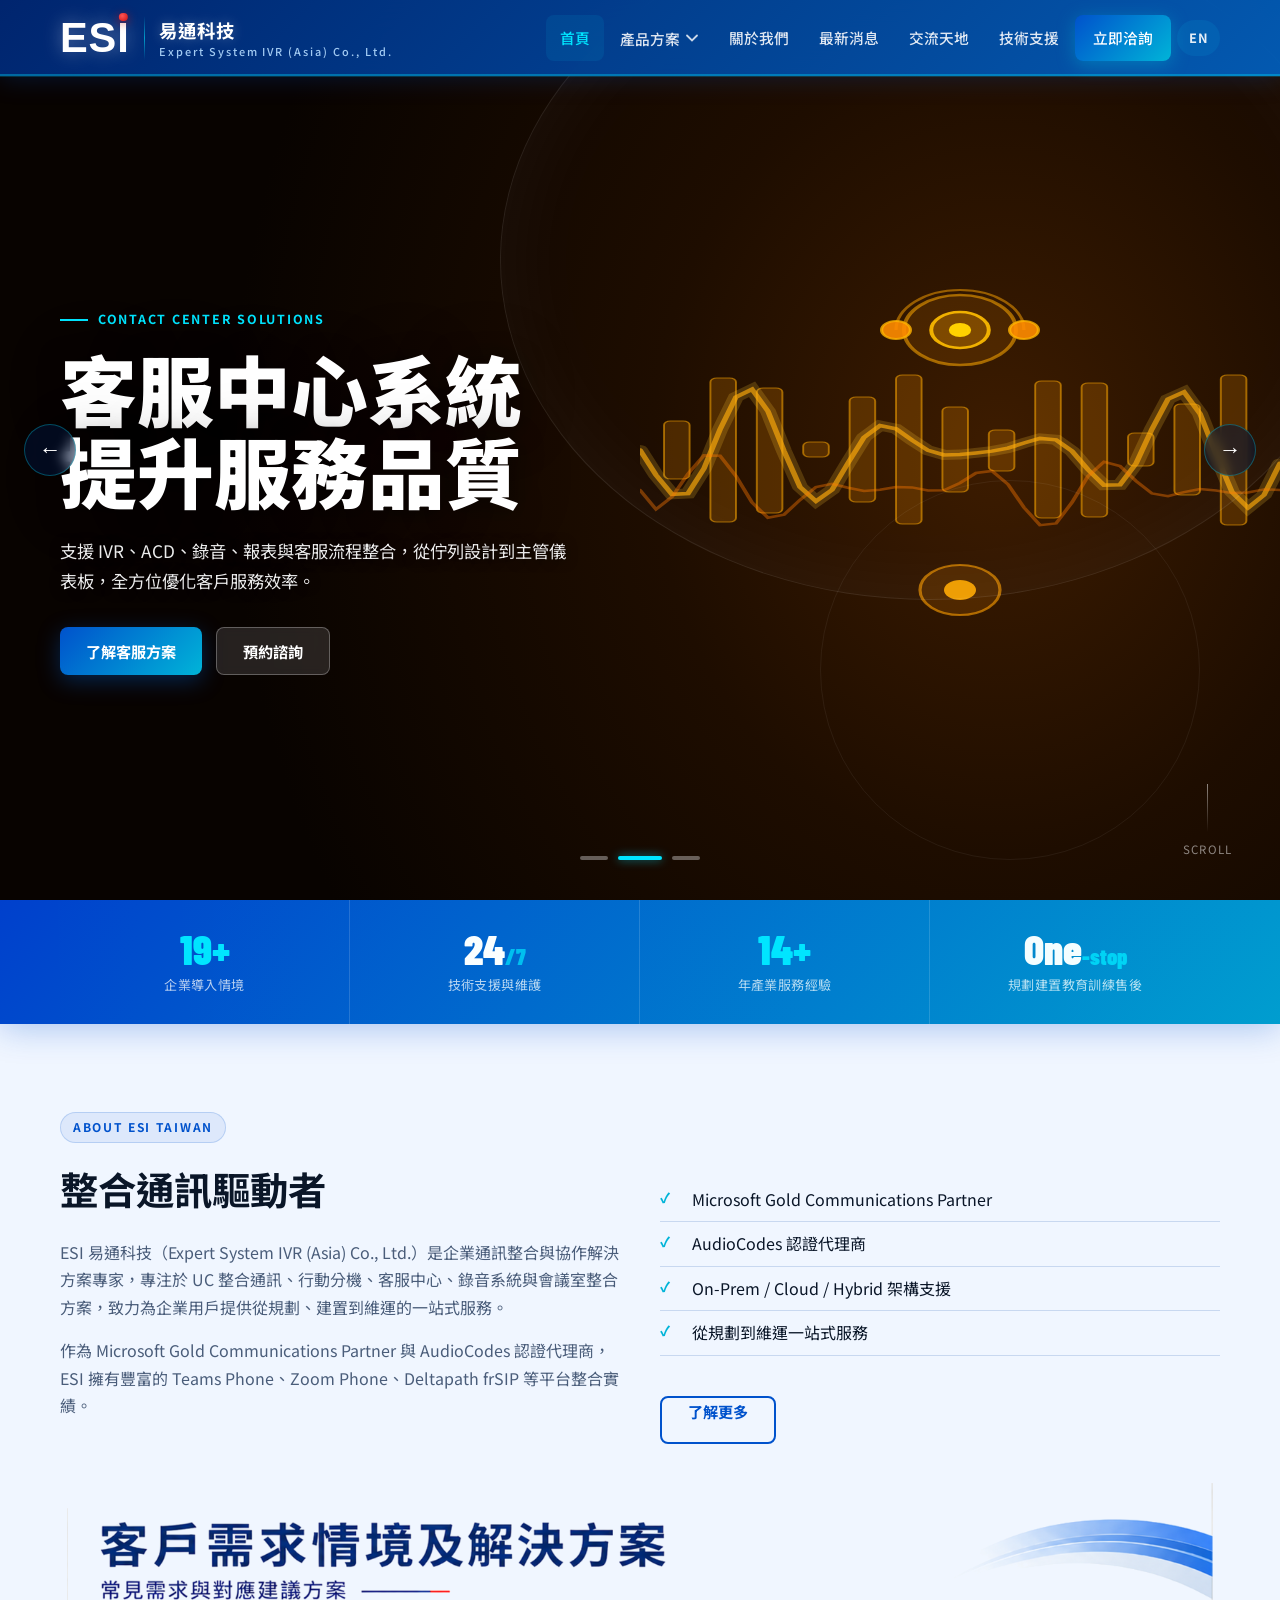
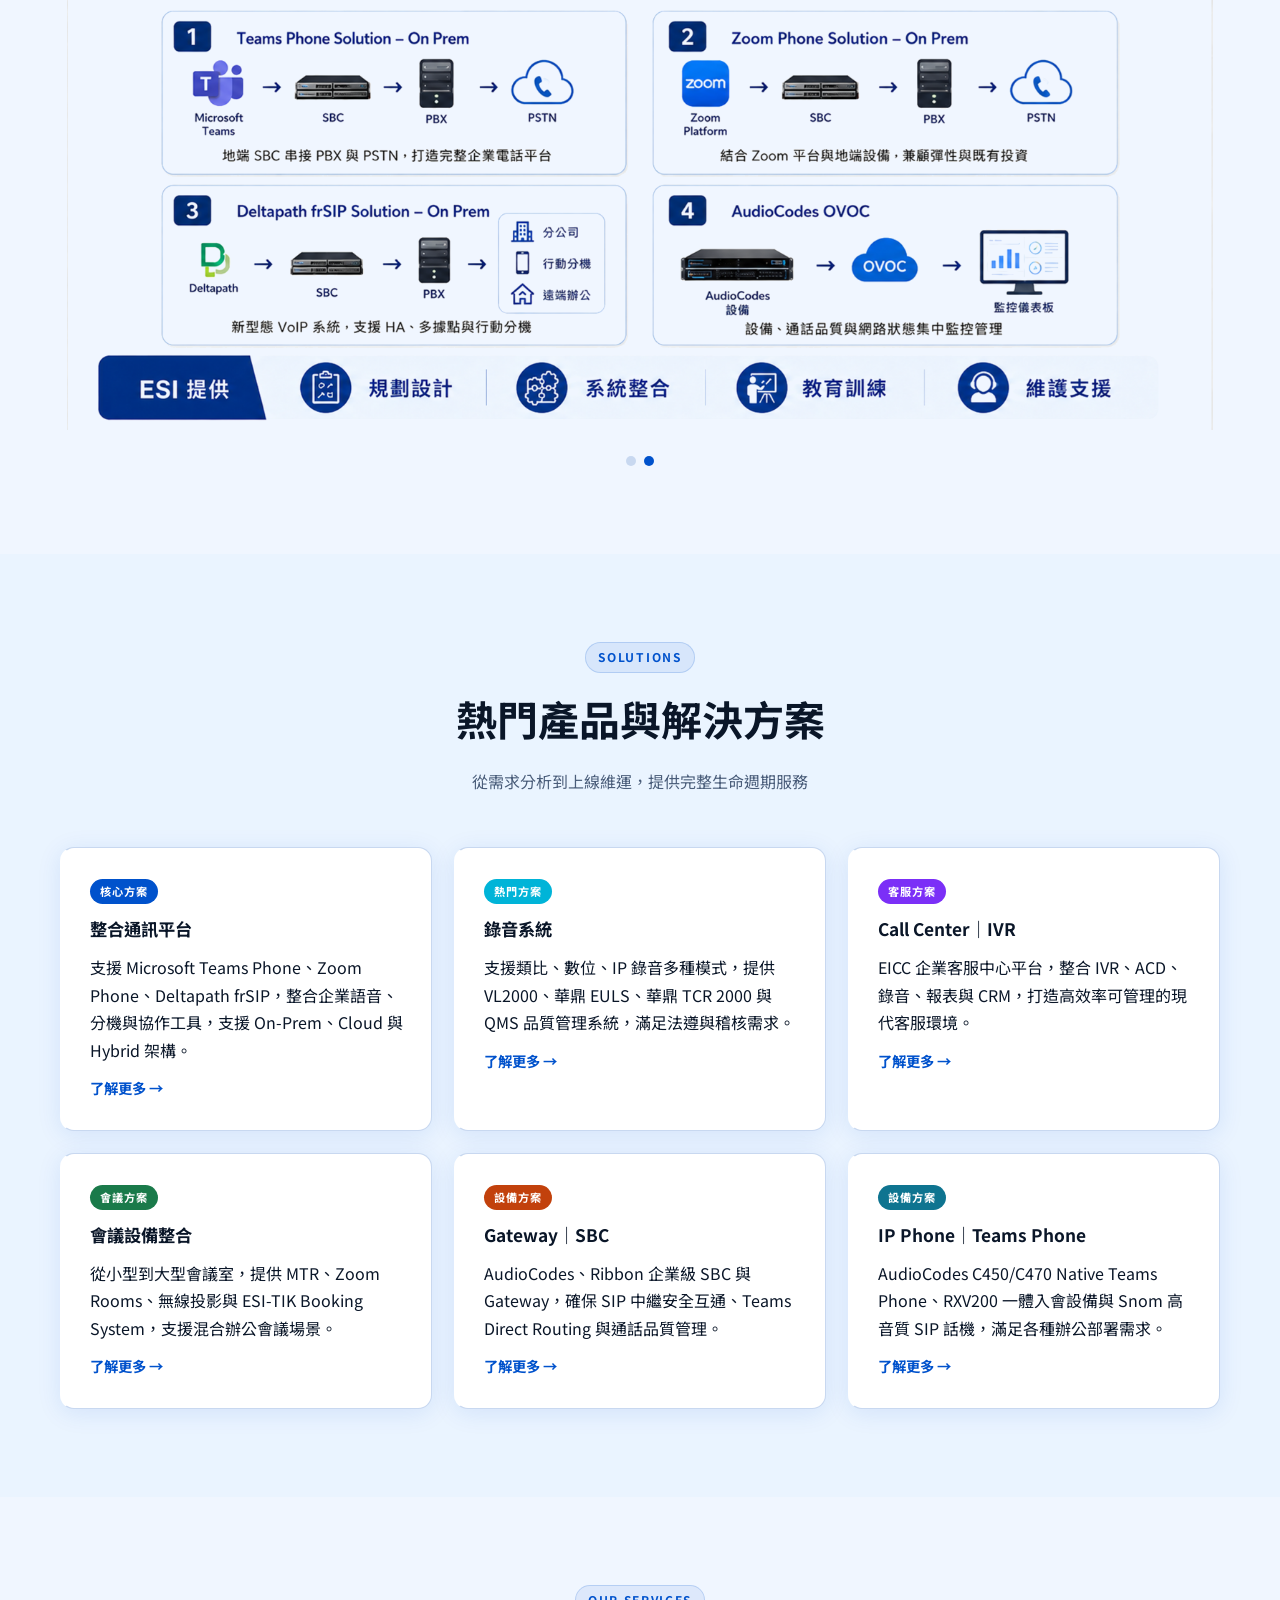
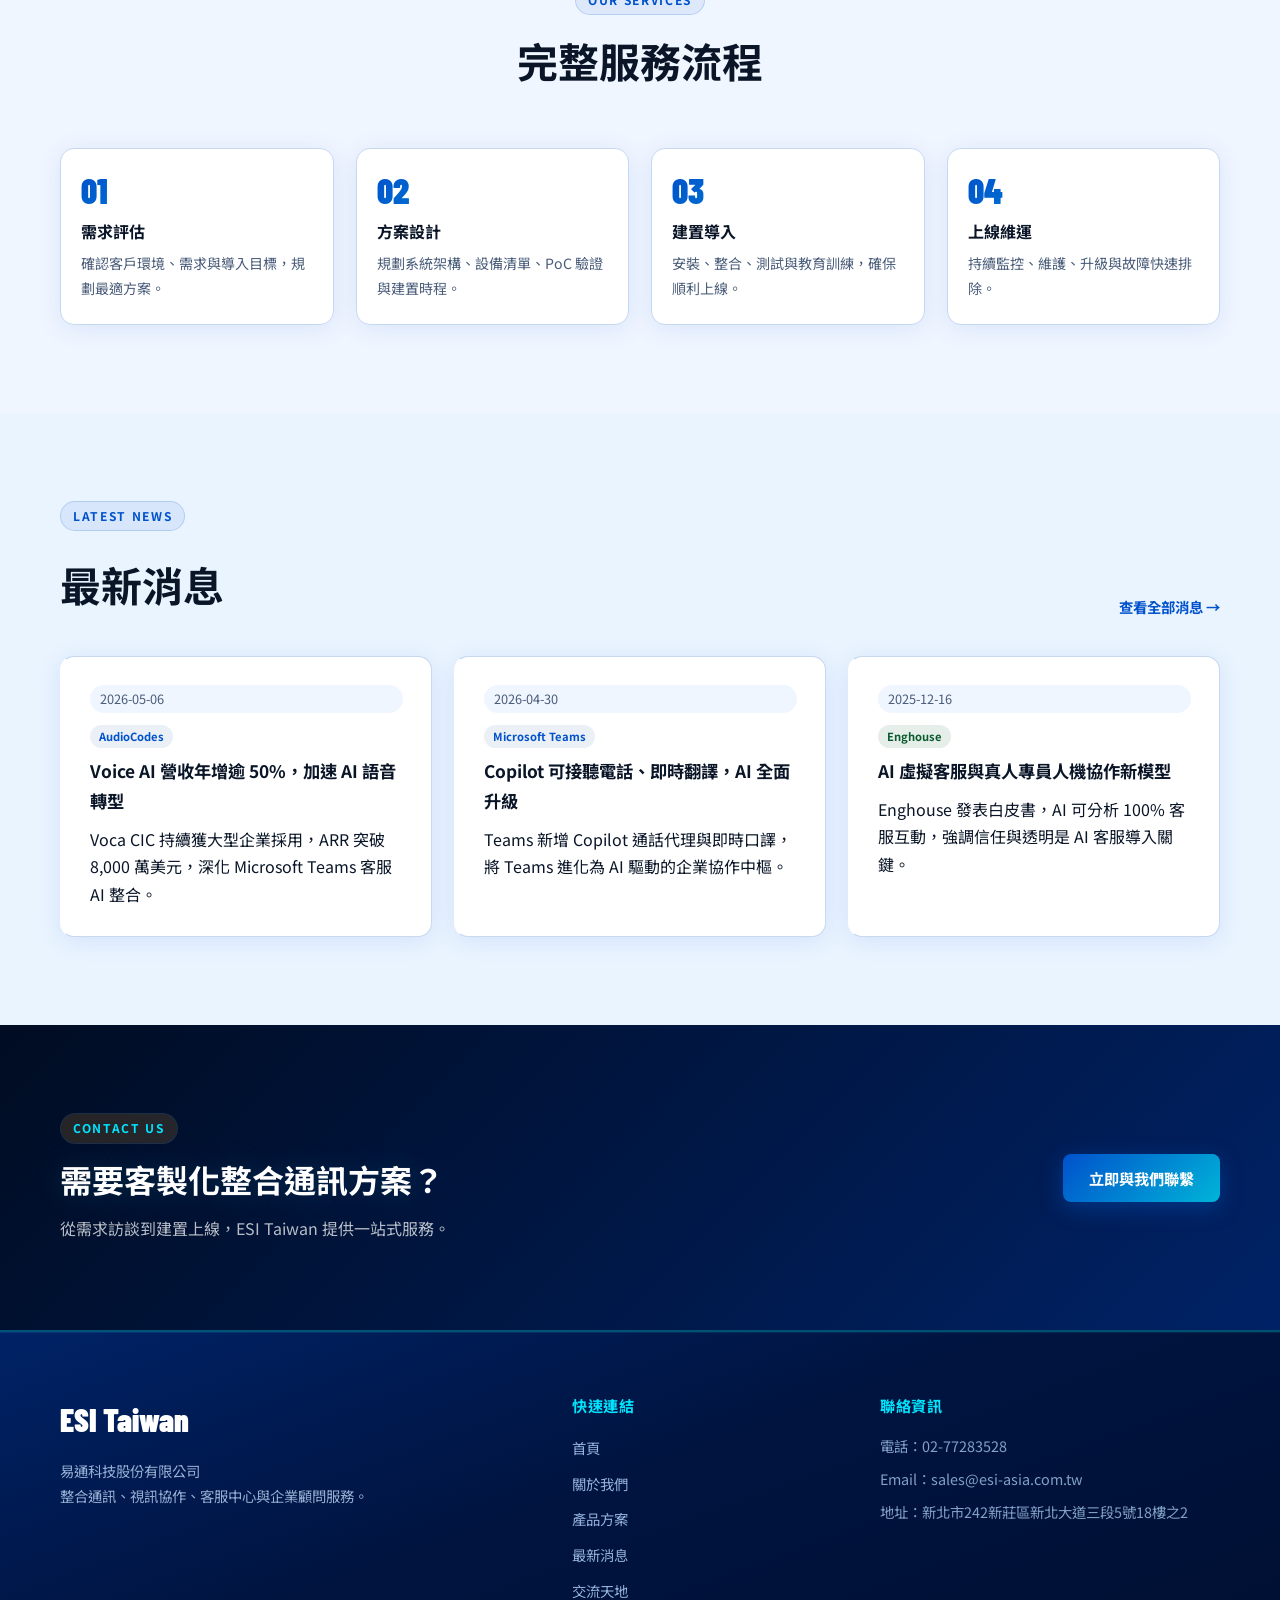
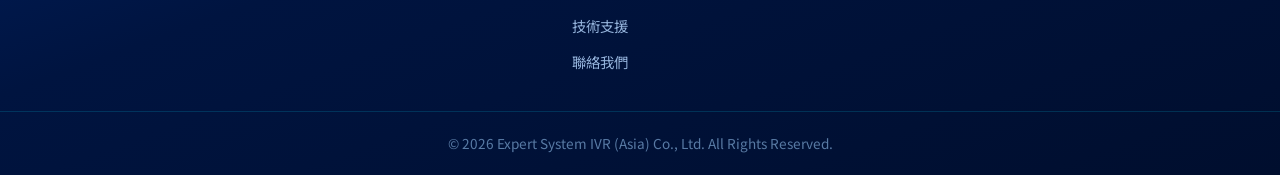
==== index.html @ d14e8086 "Initial commit" ====
<!DOCTYPE html>
<html lang="zh-Hant">
<head>
  <meta charset="UTF-8" />
  <meta name="viewport" content="width=device-width, initial-scale=1.0" />
  <title data-i18n="index.meta.title">ESI Taiwan｜整合通訊與企業解決方案</title>
  <meta name="description" content="ESI Taiwan 提供整合通訊、視訊會議、客服系統與專業顧問服務。" data-i18n-attr="content:index.meta.desc" />
  <link rel="stylesheet" href="style.css" />
  <style>
    /* ── Brand logo inline ── */
    .brand-logo{display:inline-flex;align-items:center;text-decoration:none;gap:0}
    .brand-esi-mark{display:inline-flex;align-items:flex-start;position:relative;line-height:1}
    .brand-esi-es{font-family:'Arial Black','Arial',sans-serif;font-size:2.6rem;font-weight:900;font-style:normal;color:#fff;letter-spacing:.02em;line-height:1;text-shadow:0 0 18px rgba(255,255,255,.35)}
    .brand-esi-i-wrap{position:relative;display:inline-flex;align-items:flex-start}
    .brand-esi-i{font-family:'Arial Black','Arial',sans-serif;font-size:2.6rem;font-weight:900;font-style:normal;color:#fff;line-height:1;letter-spacing:.02em;text-shadow:0 0 18px rgba(255,255,255,.35)}
    .brand-esi-dot{position:absolute;top:-.28em;left:50%;transform:translateX(-50%);width:.52em;height:.52em;border-radius:50%;background:radial-gradient(circle at 38% 35%,#ff5555,#cc1111);box-shadow:0 2px 10px rgba(200,0,0,.7)}
    .brand-divider{width:1.5px;height:44px;background:linear-gradient(to bottom,transparent,rgba(0,229,255,.6),transparent);margin:0 14px}
    .brand-wordmark{display:flex;flex-direction:column;line-height:1;gap:2px}
    .brand-sub{font-family:'Noto Sans TC',sans-serif;font-size:.68rem;font-weight:500;color:rgba(180,220,255,.9);letter-spacing:.18em;margin-top:3px}
  </style>
</head>
<body>

<!-- ── HEADER ── -->
<header class="site-header" id="siteHeader">
  <div class="container nav-wrap">
    <a class="brand-logo" href="index.html">
      <span class="brand-esi-mark">
        <span class="brand-esi-es">ES</span>
        <span class="brand-esi-i-wrap">
          <span class="brand-esi-i">I</span>
          <span class="brand-esi-dot"></span>
        </span>
      </span>
      <span class="brand-divider"></span>
      <span class="brand-wordmark">
        <span style="font-family:'Noto Sans TC',sans-serif;font-size:1.15rem;font-weight:700;color:#fff;letter-spacing:.06em;line-height:1.2;text-shadow:0 0 12px rgba(255,255,255,.25)">易通科技</span>
        <span class="brand-sub">Expert System IVR (Asia) Co., Ltd.</span>
      </span>
    </a>
    <button class="hamburger" id="hamburger" aria-label="選單" data-i18n-attr="aria-label:common.nav.menuAria">
      <span></span><span></span><span></span>
    </button>
    <ul class="main-nav" id="mainNav">
      <li><a href="index.html" class="active" data-i18n="common.nav.home">首頁</a></li>
      <li class="has-mega">
        <button><span data-i18n="common.nav.products">產品方案</span>
          <svg class="nav-arrow" viewBox="0 0 14 14" fill="none">
            <path d="M2 4.5L7 9.5L12 4.5" stroke="rgba(255,255,255,.8)" stroke-width="1.8" stroke-linecap="round"/>
          </svg>
        </button>
        <div class="mega-menu">
          <div class="mega-col">
            <h4 data-i18n="common.mega.uc">整合通訊</h4>
            <a href="products.html#uc">Microsoft Teams Phone</a>
            <a href="products.html#uc">Zoom Phone</a>
            <a href="products.html#uc">Deltapath FreSIP</a>
            
          </div>
          <div class="mega-col">
            <h4 data-i18n="common.mega.recording">錄音系統</h4>
            <a href="products.html#recording">VL2000</a>
            <a href="products.html#recording" data-i18n="common.product.huadingEuls">華鼎 EULS</a>
            <a href="products.html#recording" data-i18n="common.product.huadingTcr">華鼎 TCR 2000</a>
            <a href="products.html#recording">QMS</a>
          </div>
          <div class="mega-col">
            <h4 data-i18n="common.mega.callcenter">Call Center｜IVR</h4>
            <a href="products.html#callcenter">EICC</a>
          </div>
          <div class="mega-col">
            <h4 data-i18n="common.mega.meeting">會議設備</h4>
            <a href="products.html#meeting-room">MTR</a>
            <a href="products.html#meeting-room">無線投影</a>
            <a href="products.html#meeting-room">ESI-TIK Booking System</a>
          </div>
          <div class="mega-col">
            <h4 data-i18n="common.mega.gateway">Gateway｜SBC</h4>
            <a href="products.html#gateway">AudioCodes</a>
            <a href="products.html#gateway">Ribbon</a>
          </div>
          <div class="mega-col">
            <h4 data-i18n="common.mega.ipphone">IP Phone｜Teams Phone</h4>
            <a href="products.html#ipphone">AudioCodes</a>
            <a href="products.html#ipphone">Snom</a>
          </div>
        </div>
      </li>
      <li><a href="about.html" data-i18n="common.nav.about">關於我們</a></li>
      <li><a href="news.html" data-i18n="common.nav.news">最新消息</a></li>
      <li><a href="community.html" data-i18n="common.nav.community">交流天地</a></li>
      <li><a href="support.html" data-i18n="common.nav.support">技術支援</a></li>
      <li><a href="contact.html" class="nav-cta" data-i18n="common.nav.contact">立即洽詢</a></li>
    </ul>
  </div>
</header>

<!-- ── HERO SLIDER ── -->
<section class="hero-slider" aria-label="首頁輪播" data-i18n-attr="aria-label:index.hero.sectionAria">

  <!-- Slide 1 -->
  <div class="slide active">
    <div class="slide-bg"></div>
    <div class="slide-deco"></div>
    <div class="container slide-content">
      <p class="slide-eyebrow">Unified Communication &amp; Collaboration</p>
      <h1 class="slide-title" data-i18n-html="index.hero1.title">整合通訊<br>打造無縫協作體驗</h1>
      <p class="slide-desc" data-i18n="index.hero1.desc">ESI Taiwan 協助企業整合 IP PBX、Microsoft Teams、視訊會議與客服中心，打造高效率的數位通訊環境。</p>
      <div class="slide-actions">
        <a class="btn btn-primary" href="contact.html" data-i18n="common.nav.contact">立即洽詢</a>
        <a class="btn btn-secondary" href="products.html" data-i18n="index.hero1.cta2">查看方案</a>
      </div>
    </div>
  </div>

  <!-- Slide 2 -->
  <div class="slide">
    <div class="slide-bg"></div>
    <div class="slide-deco"></div>
    <div class="container slide-content">
      <p class="slide-eyebrow">Contact Center Solutions</p>
      <h1 class="slide-title" data-i18n-html="index.hero2.title">客服中心系統<br>提升服務品質</h1>
      <p class="slide-desc" data-i18n="index.hero2.desc">支援 IVR、ACD、錄音、報表與客服流程整合，從佇列設計到主管儀表板，全方位優化客戶服務效率。</p>
      <div class="slide-actions">
        <a class="btn btn-primary" href="products.html#contact-center" data-i18n="index.hero2.cta1">了解客服方案</a>
        <a class="btn btn-secondary" href="contact.html" data-i18n="index.hero2.cta2">預約諮詢</a>
      </div>
    </div>
  </div>

  <!-- Slide 3 -->
  <div class="slide">
    <div class="slide-bg"></div>
    <div class="slide-deco"></div>
    <div class="container slide-content">
      <p class="slide-eyebrow">Meeting Room Integration</p>
      <h1 class="slide-title" data-i18n-html="index.hero3.title">會議設備整合<br>混合辦公新體驗</h1>
      <p class="slide-desc" data-i18n="index.hero3.desc">導入 MTR、USB 視訊會議設備、無線投影與環控系統，讓每一場遠端會議都像面對面溝通。</p>
      <div class="slide-actions">
        <a class="btn btn-primary" href="products.html#meeting-room" data-i18n="index.hero3.cta1">查看會議方案</a>
        <a class="btn btn-secondary" href="contact.html" data-i18n="common.cta.requestQuote">索取報價</a>
      </div>
    </div>
  </div>

  <!-- Controls -->
  <div class="slider-arrows">
    <button class="slider-arrow slider-prev" aria-label="上一張" data-i18n-attr="aria-label:index.hero.prevAria">&#8592;</button>
    <button class="slider-arrow slider-next" aria-label="下一張" data-i18n-attr="aria-label:index.hero.nextAria">&#8594;</button>
  </div>
  <div class="slider-nav" role="tablist">
    <button class="slider-dot active" aria-label="第 1 張" data-i18n-attr="aria-label:index.hero.dot1"></button>
    <button class="slider-dot" aria-label="第 2 張" data-i18n-attr="aria-label:index.hero.dot2"></button>
    <button class="slider-dot" aria-label="第 3 張" data-i18n-attr="aria-label:index.hero.dot3"></button>
  </div>
  <div class="scroll-hint">
    <div class="scroll-line"></div>
    <span>Scroll</span>
  </div>
</section>

<!-- ── STATS BAR ── -->
<div class="stats-bar">
  <div class="container">
    <div class="stats-inner">
      <div class="stat-item">
        <div class="stat-num"><span data-counter data-target="20" data-suffix="+">20+</span></div>
        <div class="stat-label" data-i18n="index.stats.label1">企業導入情境</div>
      </div>
      <div class="stat-item">
        <div class="stat-num">24<span style="font-size:1.4rem;opacity:.7">/7</span></div>
        <div class="stat-label" data-i18n="index.stats.label2">技術支援與維護</div>
      </div>
      <div class="stat-item">
        <div class="stat-num"><span data-counter data-target="15" data-suffix="+">15+</span></div>
        <div class="stat-label" data-i18n="index.stats.label3">年產業服務經驗</div>
      </div>
      <div class="stat-item">
        <div class="stat-num">One<span style="font-size:1.4rem;opacity:.8">-stop</span></div>
        <div class="stat-label" data-i18n="index.stats.label4">規劃建置教育訓練售後</div>
      </div>
    </div>
  </div>
</div>

<!-- ── ABOUT SECTION ── -->
<section class="section">
  <div class="container">
    <div style="display:grid;grid-template-columns:1fr 1fr;gap:40px;align-items:end;margin-bottom:32px">
      <div class="reveal-left">
        <span class="eyebrow">About ESI Taiwan</span>
        <h2 style="font-size:clamp(1.7rem,3vw,2.5rem);margin:12px 0 18px" data-i18n="index.about.title">整合通訊驅動者</h2>
        <p style="color:var(--muted);margin-bottom:16px" data-i18n="index.about.p1">ESI 易通科技（Expert System IVR (Asia) Co., Ltd.）是企業通訊整合與協作解決方案專家，專注於 UC 整合通訊、行動分機、客服中心、錄音系統與會議室整合方案，致力為企業用戶提供從規劃、建置到維運的一站式服務。</p>
        <p style="color:var(--muted);margin-bottom:24px" data-i18n="index.about.p2">作為 Microsoft Gold Communications Partner 與 AudioCodes 認證代理商，ESI 擁有豐富的 Teams Phone、Zoom Phone、Deltapath frSIP 等平台整合實績。</p>
      </div>
      <div class="reveal-right">
        <ul class="check-list">
          <li>Microsoft Gold Communications Partner</li>
          <li data-i18n="index.about.li2">AudioCodes 認證代理商</li>
          <li data-i18n="index.about.li3">On-Prem / Cloud / Hybrid 架構支援</li>
          <li data-i18n="index.about.li4">從規劃到維運一站式服務</li>
        </ul>
        <a class="btn btn-outline" href="about.html" style="margin-top:24px;display:inline-block" data-i18n="common.cta.learnMore">了解更多</a>
      </div>
    </div>
    <!-- 自動輪播圖片（全寬） -->
    <div id="aboutSlider" style="position:relative;overflow:hidden;border-radius:16px;margin-top:8px">
      <div id="aboutSlide0" class="about-slide"><img src="assets/core.png" alt="ESI 核心能力" style="width:100%;border-radius:16px"/></div>
      <div id="aboutSlide1" class="about-slide" style="display:none"><img src="assets/solution.png" alt="ESI 解決方案" style="width:100%;border-radius:16px"/></div>
    </div>
    <!-- 指示點 -->
    <div style="display:flex;justify-content:center;gap:8px;margin-top:12px">
      <button id="adot0" onclick="goAboutSlide(0)" style="width:10px;height:10px;border-radius:50%;border:none;background:#0052cc;cursor:pointer;padding:0"></button>
      <button id="adot1" onclick="goAboutSlide(1)" style="width:10px;height:10px;border-radius:50%;border:none;background:#c8d8f0;cursor:pointer;padding:0"></button>
    </div>
  </div>
</section>
<script>
(function(){
  var cur = 0;
  var total = 2;
  function goAboutSlide(n){
    document.getElementById('aboutSlide'+cur).style.display='none';
    document.getElementById('adot'+cur).style.background='#c8d8f0';
    cur = n;
    document.getElementById('aboutSlide'+cur).style.display='block';
    document.getElementById('adot'+cur).style.background='#0052cc';
  }
  window.goAboutSlide = goAboutSlide;
  setInterval(function(){ goAboutSlide((cur+1)%total); }, 4000);
})();
</script>

<!-- ── SOLUTIONS ── -->
<section class="section section-alt">
  <div class="container">
    <div class="section-heading reveal">
      <span class="eyebrow">Solutions</span>
      <h2 data-i18n="index.solutions.title">熱門產品與解決方案</h2>
      <p data-i18n="index.solutions.desc">從需求分析到上線維運，提供完整生命週期服務</p>
    </div>
    <div class="cards three-cols stagger">
      <article class="card product-card">
        <div class="tag" style="background:var(--primary)" data-i18n="index.solutions.card1.tag">核心方案</div>
        <h3 data-i18n="common.mega.uc">整合通訊平台</h3>
        <p data-i18n="index.solutions.card1.desc">支援 Microsoft Teams Phone、Zoom Phone、Deltapath frSIP，整合企業語音、分機與協作工具，支援 On-Prem、Cloud 與 Hybrid 架構。</p>
        <a class="text-link" href="products.html#uc" data-i18n="common.cta.learnMore">了解更多 →</a>
      </article>
      <article class="card product-card">
        <div class="tag" style="background:var(--accent)" data-i18n="index.solutions.card2.tag">熱門方案</div>
        <h3 data-i18n="common.mega.recording">錄音系統</h3>
        <p data-i18n="index.solutions.card2.desc">支援類比、數位、IP 錄音多種模式，提供 VL2000、華鼎 EULS、華鼎 TCR 2000 與 QMS 品質管理系統，滿足法遵與稽核需求。</p>
        <a class="text-link" href="products.html#recording" data-i18n="common.cta.learnMore">了解更多 →</a>
      </article>
      <article class="card product-card">
        <div class="tag" style="background:#7b2ff7" data-i18n="index.solutions.card3.tag">客服方案</div>
        <h3>Call Center｜IVR</h3>
        <p data-i18n="index.solutions.card3.desc">EICC 企業客服中心平台，整合 IVR、ACD、錄音、報表與 CRM，打造高效率可管理的現代客服環境。</p>
        <a class="text-link" href="products.html#callcenter" data-i18n="common.cta.learnMore">了解更多 →</a>
      </article>
      <article class="card product-card">
        <div class="tag" style="background:#1a7a4a" data-i18n="index.solutions.card4.tag">會議方案</div>
        <h3 data-i18n="common.mega.meeting">會議設備整合</h3>
        <p data-i18n="index.solutions.card4.desc">從小型到大型會議室，提供 MTR、Zoom Rooms、無線投影與 ESI-TIK Booking System，支援混合辦公會議場景。</p>
        <a class="text-link" href="products.html#meeting-room" data-i18n="common.cta.learnMore">了解更多 →</a>
      </article>
      <article class="card product-card">
        <div class="tag" style="background:#c2410c" data-i18n="index.solutions.card5.tag">設備方案</div>
        <h3>Gateway｜SBC</h3>
        <p data-i18n="index.solutions.card5.desc">AudioCodes、Ribbon 企業級 SBC 與 Gateway，確保 SIP 中繼安全互通、Teams Direct Routing 與通話品質管理。</p>
        <a class="text-link" href="products.html#gateway" data-i18n="common.cta.learnMore">了解更多 →</a>
      </article>
      <article class="card product-card">
        <div class="tag" style="background:#0e7490" data-i18n="index.solutions.card5.tag">設備方案</div>
        <h3>IP Phone｜Teams Phone</h3>
        <p data-i18n="index.solutions.card6.desc">AudioCodes C450/C470 Native Teams Phone、RXV200 一體入會設備與 Snom 高音質 SIP 話機，滿足各種辦公部署需求。</p>
        <a class="text-link" href="products.html#ipphone" data-i18n="common.cta.learnMore">了解更多 →</a>
      </article>
    </div>
  </div>
</section>

<!-- ── SERVICES DETAIL ── -->
<section class="section">
  <div class="container">
    <div class="section-heading reveal">
      <span class="eyebrow">Our Services</span>
      <h2 data-i18n="index.process.title">完整服務流程</h2>
    </div>
    <div class="timeline stagger">
      <div class="timeline-item">
        <strong>01</strong>
        <div>
          <h3 data-i18n="index.process.step1.title">需求評估</h3>
          <p data-i18n="index.process.step1.desc">確認客戶環境、需求與導入目標，規劃最適方案。</p>
        </div>
      </div>
      <div class="timeline-item">
        <strong>02</strong>
        <div>
          <h3 data-i18n="index.process.step2.title">方案設計</h3>
          <p data-i18n="index.process.step2.desc">規劃系統架構、設備清單、PoC 驗證與建置時程。</p>
        </div>
      </div>
      <div class="timeline-item">
        <strong>03</strong>
        <div>
          <h3 data-i18n="index.process.step3.title">建置導入</h3>
          <p data-i18n="index.process.step3.desc">安裝、整合、測試與教育訓練，確保順利上線。</p>
        </div>
      </div>
      <div class="timeline-item">
        <strong>04</strong>
        <div>
          <h3 data-i18n="index.process.step4.title">上線維運</h3>
          <p data-i18n="index.process.step4.desc">持續監控、維護、升級與故障快速排除。</p>
        </div>
      </div>
    </div>
  </div>
</section>

<!-- ── NEWS ── -->
<section class="section section-alt">
  <div class="container">
    <div class="section-heading row-between reveal" style="display:flex;justify-content:space-between;align-items:flex-end;text-align:left;margin-bottom:36px">
      <div>
        <span class="eyebrow">Latest News</span>
        <h2 style="margin:8px 0 0" data-i18n="index.news.title">最新消息</h2>
      </div>
      <a class="text-link" href="news.html" data-i18n="index.news.viewAll">查看全部消息 →</a>
    </div>
    <div class="cards three-cols stagger">
      <article class="card news-card">
        <span class="news-date">2026-05-06</span>
        <span style="display:inline-block;padding:2px 9px;border-radius:99px;font-size:.7rem;font-weight:700;background:rgba(11,61,145,.08);color:var(--primary);margin-bottom:8px">AudioCodes</span>
        <h3>Voice AI 營收年增逾 50%，加速 AI 語音轉型</h3>
        <p>Voca CIC 持續獲大型企業採用，ARR 突破 8,000 萬美元，深化 Microsoft Teams 客服 AI 整合。</p>
      </article>
      <article class="card news-card">
        <span class="news-date">2026-04-30</span>
        <span style="display:inline-block;padding:2px 9px;border-radius:99px;font-size:.7rem;font-weight:700;background:rgba(11,61,145,.08);color:var(--primary);margin-bottom:8px">Microsoft Teams</span>
        <h3>Copilot 可接聽電話、即時翻譯，AI 全面升級</h3>
        <p>Teams 新增 Copilot 通話代理與即時口譯，將 Teams 進化為 AI 驅動的企業協作中樞。</p>
      </article>
      <article class="card news-card">
        <span class="news-date">2025-12-16</span>
        <span style="display:inline-block;padding:2px 9px;border-radius:99px;font-size:.7rem;font-weight:700;background:rgba(10,92,48,.1);color:#0a5c30;margin-bottom:8px">Enghouse</span>
        <h3>AI 虛擬客服與真人專員人機協作新模型</h3>
        <p>Enghouse 發表白皮書，AI 可分析 100% 客服互動，強調信任與透明是 AI 客服導入關鍵。</p>
      </article>
    </div>
  </div>
</section>

<!-- ── CTA ── -->
<section class="section cta-section">
  <div class="container cta-box reveal">
    <div>
      <span class="eyebrow" style="color:var(--accent2);background:rgba(245,166,35,.15)">Contact Us</span>
      <h2 data-i18n="index.cta.title">需要客製化整合通訊方案？</h2>
      <p data-i18n="index.cta.desc">從需求訪談到建置上線，ESI Taiwan 提供一站式服務。</p>
    </div>
    <a class="btn btn-primary" href="contact.html" data-i18n="index.cta.button">立即與我們聯繫</a>
  </div>
</section>

<!-- ── FOOTER ── -->
<footer class="site-footer">
  <div class="container footer-grid">
    <div>
      <div class="brand-footer">ESI Taiwan</div>
      <p>易通科技股份有限公司<br><span data-i18n="common.footer.tagline">整合通訊、視訊協作、客服中心與企業顧問服務。</span></p>
    </div>
    <div>
      <h4 data-i18n="common.footer.quicklinks">快速連結</h4>
      <ul class="footer-links">
        <li><a href="index.html" data-i18n="common.nav.home">首頁</a></li>
        <li><a href="about.html" data-i18n="common.nav.about">關於我們</a></li>
        <li><a href="products.html" data-i18n="common.nav.products">產品方案</a></li>
        <li><a href="news.html" data-i18n="common.nav.news">最新消息</a></li>
        <li><a href="community.html" data-i18n="common.nav.community">交流天地</a></li>
        <li><a href="support.html" data-i18n="common.nav.support">技術支援</a></li>
        <li><a href="contact.html" data-i18n="common.nav.contact">聯絡我們</a></li>
      </ul>
    </div>
    <div>
      <h4 data-i18n="common.footer.contactInfo">聯絡資訊</h4>
      <ul class="footer-links">
        <li data-i18n="common.footer.phone">電話：02-77283528</li>
        <li data-i18n="common.footer.email">Email：sales@esi-asia.com.tw</li>
        <li data-i18n="common.footer.address">地址：新北市242新莊區新北大道三段5號18樓之2</li>
      </ul>
    </div>
  </div>
  <hr class="footer-divider">
  <div class="copyright container">© 2026 Expert System IVR (Asia) Co., Ltd. All Rights Reserved.</div>
</footer>

<script>
  window.ESI_I18N = { en: {
    'index.meta.title': 'ESI Taiwan | Unified Communications & Enterprise Solutions',
    'index.meta.desc': 'ESI Taiwan provides unified communications, video conferencing, contact center systems, and professional consulting services.',

    'index.hero.sectionAria': 'Homepage Carousel',
    'index.hero.prevAria': 'Previous slide',
    'index.hero.nextAria': 'Next slide',
    'index.hero.dot1': 'Slide 1',
    'index.hero.dot2': 'Slide 2',
    'index.hero.dot3': 'Slide 3',

    'index.hero1.title': 'Unified Communications<br>Built for Seamless Collaboration',
    'index.hero1.desc': 'ESI Taiwan helps enterprises integrate IP PBX, Microsoft Teams, video conferencing, and contact centers to build an efficient digital communication environment.',
    'index.hero1.cta2': 'View Solutions',

    'index.hero2.title': 'Contact Center Systems<br>Elevating Service Quality',
    'index.hero2.desc': 'Supporting IVR, ACD, call recording, reporting, and workflow integration — from queue design to supervisor dashboards — to fully optimize customer service efficiency.',
    'index.hero2.cta1': 'Explore Contact Center Solutions',
    'index.hero2.cta2': 'Schedule a Consultation',

    'index.hero3.title': 'Meeting Room Integration<br>A New Hybrid Work Experience',
    'index.hero3.desc': 'Deploy MTR, USB video conferencing devices, wireless screen sharing, and room control systems so every remote meeting feels face-to-face.',
    'index.hero3.cta1': 'View Meeting Room Solutions',

    'index.stats.label1': 'Enterprise Deployments',
    'index.stats.label2': 'Technical Support & Maintenance',
    'index.stats.label3': 'Years of Industry Experience',
    'index.stats.label4': 'Planning, Deployment, Training & Support',

    'index.about.title': 'Driving Unified Communications Forward',
    'index.about.p1': 'ESI (Expert System IVR (Asia) Co., Ltd.) specializes in enterprise communication integration and collaboration solutions, focusing on UC unified communications, mobile extensions, contact centers, call recording, and meeting room integration — delivering one-stop service from planning through deployment to ongoing operations.',
    'index.about.p2': 'As a Microsoft Gold Communications Partner and a certified AudioCodes reseller, ESI has an extensive track record integrating platforms such as Teams Phone, Zoom Phone, and Deltapath frSIP.',
    'index.about.li2': 'Certified AudioCodes Reseller',
    'index.about.li3': 'On-Prem / Cloud / Hybrid Architecture Support',
    'index.about.li4': 'One-Stop Service from Planning to Operations',

    'index.solutions.title': 'Featured Products & Solutions',
    'index.solutions.desc': 'Full lifecycle service from needs analysis to deployment and operations',
    'index.solutions.card1.tag': 'Core Solution',
    'index.solutions.card1.desc': 'Supporting Microsoft Teams Phone, Zoom Phone, and Deltapath frSIP, integrating enterprise voice, extensions, and collaboration tools across On-Prem, Cloud, and Hybrid architectures.',
    'index.solutions.card2.tag': 'Popular Solution',
    'index.solutions.card2.desc': 'Supporting analog, digital, and IP recording modes, with VL2000, Multisuns EULS, Multisuns TCR 2000, and a QMS quality management system to meet compliance and audit requirements.',
    'index.solutions.card3.tag': 'Contact Center Solution',
    'index.solutions.card3.desc': 'The EICC enterprise contact center platform integrates IVR, ACD, call recording, reporting, and CRM to build an efficient, manageable modern customer service environment.',
    'index.solutions.card4.tag': 'Meeting Room Solution',
    'index.solutions.card4.desc': 'From small to large meeting rooms, offering MTR, Zoom Rooms, wireless screen sharing, and the ESI-TIK Booking System for hybrid meeting scenarios.',
    'index.solutions.card5.tag': 'Hardware Solution',
    'index.solutions.card5.desc': 'Enterprise-grade SBCs and gateways from AudioCodes and Ribbon, ensuring secure SIP trunk interoperability, Teams Direct Routing, and call quality management.',
    'index.solutions.card6.desc': 'AudioCodes C450/C470 native Teams phones, the RXV200 all-in-one meeting device, and Snom high-fidelity SIP phones to meet a wide range of office deployment needs.',

    'index.process.title': 'Our Complete Service Process',
    'index.process.step1.title': 'Requirements Assessment',
    'index.process.step1.desc': 'Confirm the customer\'s environment and needs, and define deployment goals and scope.',
    'index.process.step2.title': 'Solution Design',
    'index.process.step2.desc': 'Plan the system architecture, equipment list, PoC validation, and deployment timeline.',
    'index.process.step3.title': 'Deployment',
    'index.process.step3.desc': 'Installation, integration, testing, and training to ensure a smooth go-live.',
    'index.process.step4.title': 'Operations & Support',
    'index.process.step4.desc': 'Ongoing monitoring, maintenance, upgrades, and rapid troubleshooting.',

    'index.news.title': 'Latest News',
    'index.news.viewAll': 'View All News →',

    'index.cta.title': 'Need a Customized Unified Communications Solution?',
    'index.cta.desc': 'From requirements interviews to deployment, ESI Taiwan provides one-stop service.',
    'index.cta.button': 'Get in Touch With Us'
  }};
</script>
<script src="i18n.js"></script>
<script src="site.js"></script>
</body>
</html>
---- style.css ----
/* =========================================
   ESI Taiwan — Dynamic Style Sheet
   ========================================= */
@import url('https://fonts.googleapis.com/css2?family=Noto+Sans+TC:wght@400;500;700;900&family=Barlow+Condensed:wght@600;700;900&display=swap');

:root {
  --bg: #f0f6ff;
  --surface: #ffffff;
  --text: #0a1628;
  --muted: #4a5d7a;
  --primary: #0052cc;
  --primary-dark: #003380;
  --primary-mid: #1a74e8;
  --primary-light: #e8f0fe;
  --accent: #00b4d8;
  --accent-dark: #0090ad;
  --accent2: #00e5ff;
  --accent3: #7c3aed;
  --success: #00c853;
  --border: #c8d8f0;
  --border-light: #e4eeff;
  --shadow: 0 4px 24px rgba(0,82,204,.10);
  --shadow-lg: 0 12px 48px rgba(0,82,204,.18);
  --glow: 0 0 24px rgba(0,180,216,.25);
  --glow-strong: 0 0 40px rgba(0,229,255,.35);
  --radius: 14px;
  --nav-h: 76px;
}

*, *::before, *::after { box-sizing: border-box; margin: 0; padding: 0; }

html { scroll-behavior: smooth; }

body {
  font-family: 'Noto Sans TC', 'Segoe UI', sans-serif;
  color: var(--text);
  background: var(--bg);
  line-height: 1.72;
  overflow-x: hidden;
}

.container {
  width: min(1160px, calc(100% - 40px));
  margin: 0 auto;
}

/* ── SCROLLBAR ── */
::-webkit-scrollbar { width: 6px; }
::-webkit-scrollbar-track { background: #e8eef7; }
::-webkit-scrollbar-thumb { background: var(--primary); border-radius: 99px; }

/* =========================================
   NAVIGATION
   ========================================= */
.site-header {
  position: fixed;
  top: 0; left: 0; right: 0;
  z-index: 100;
  height: var(--nav-h);
  background: linear-gradient(135deg, rgba(0,40,120,.92) 0%, rgba(0,100,200,.88) 100%);
  backdrop-filter: blur(20px);
  border-bottom: 2px solid rgba(0,229,255,.35);
  box-shadow: 0 2px 24px rgba(0,82,204,.25), 0 1px 0 rgba(0,229,255,.2);
  transition: background .3s, box-shadow .3s;
}
.site-header.scrolled {
  background: linear-gradient(135deg, rgba(0,30,100,.97) 0%, rgba(0,80,180,.97) 100%);
  box-shadow: 0 4px 32px rgba(0,82,204,.45), 0 0 2px rgba(0,229,255,.4);
}

.nav-wrap {
  display: flex;
  align-items: center;
  justify-content: space-between;
  height: var(--nav-h);
  gap: 20px;
}

.brand-logo { display: inline-flex; align-items: center; text-decoration: none; gap: 0; }

/* ── Brand wordmark ── */
.brand-wordmark {
  display: flex;
  flex-direction: column;
  line-height: 1;
  gap: 2px;
}

/* ESI logo mark — replicates the official logo style */
.brand-esi-mark {
  display: inline-flex;
  align-items: flex-start;
  position: relative;
  line-height: 1;
}
.brand-esi-es {
  font-family: 'Arial Black', 'Arial', sans-serif;
  font-size: 2.6rem;
  font-weight: 900;
  font-style: normal;
  color: #ffffff;
  letter-spacing: .02em;
  line-height: 1;
  text-shadow: 0 0 18px rgba(255,255,255,.35);
}
.brand-esi-i-wrap {
  position: relative;
  display: inline-flex;
  align-items: flex-start;
}
.brand-esi-i {
  font-family: 'Arial Black', 'Arial', sans-serif;
  font-size: 2.6rem;
  font-weight: 900;
  font-style: normal;
  color: #ffffff;
  line-height: 1;
  letter-spacing: .02em;
  text-shadow: 0 0 18px rgba(255,255,255,.35);
}
.brand-esi-dot {
  position: absolute;
  top: -.28em;
  left: 50%;
  transform: translateX(-50%);
  width: .52em;
  height: .52em;
  border-radius: 50%;
  background: radial-gradient(circle at 38% 35%, #ff5555, #cc1111);
  box-shadow: 0 2px 10px rgba(200,0,0,.7);
  flex-shrink: 0;
}

.brand-sub {
  font-family: 'Noto Sans TC', sans-serif;
  font-size: .68rem;
  font-weight: 500;
  color: rgba(180,220,255,.9);
  letter-spacing: .18em;
  margin-top: 3px;
}
.brand-divider {
  width: 1.5px;
  height: 44px;
  background: linear-gradient(to bottom, transparent, rgba(0,229,255,.6), transparent);
  margin: 0 14px;
}

/* Legacy fallback (hidden) */
.brand-text { display: none; }
.site-logo  { display: none; }

.main-nav {
  display: flex;
  align-items: center;
  gap: 2px;
  list-style: none;
}

.main-nav > li {
  position: relative;
}

.main-nav > li > a,
.main-nav > li > button {
  display: flex;
  align-items: center;
  gap: 5px;
  color: rgba(255,255,255,.88);
  font-size: .92rem;
  font-weight: 500;
  padding: 10px 14px;
  border-radius: 8px;
  text-decoration: none;
  background: none;
  border: none;
  cursor: pointer;
  transition: color .2s, background .2s;
  white-space: nowrap;
  font-family: inherit;
}

.main-nav > li > a:hover,
.main-nav > li > button:hover,
.main-nav > li > a.active {
  color: var(--accent2);
  background: rgba(0,229,255,.08);
}

.nav-arrow {
  width: 14px; height: 14px;
  border: none; background: none;
  display: inline-flex; align-items: center;
  transition: transform .25s;
}
.main-nav > li.open > button .nav-arrow { transform: rotate(180deg); }

/* ── DROPDOWN ── */
.dropdown {
  position: absolute;
  top: calc(100% + 8px);
  left: 0;
  min-width: 200px;
  background: #050f22;
  border: 1px solid rgba(0,229,255,.18);
  border-radius: 12px;
  padding: 10px;
  opacity: 0;
  pointer-events: none;
  transform: translateY(-6px);
  transition: opacity .22s, transform .22s;
  box-shadow: 0 16px 48px rgba(0,0,0,.6), 0 0 20px rgba(0,180,216,.1);
}
.main-nav > li.open .dropdown,
.main-nav > li:hover .dropdown {
  opacity: 1;
  pointer-events: all;
  transform: translateY(0);
}

.dropdown a {
  display: block;
  color: rgba(255,255,255,.82);
  font-size: .88rem;
  padding: 9px 14px;
  border-radius: 8px;
  text-decoration: none;
  transition: color .18s, background .18s;
}
.dropdown a:hover { color: #fff; background: rgba(255,255,255,.08); }

/* ── MEGA MENU ── */
.mega-menu {
  position: absolute;
  top: calc(100% + 8px);
  left: -320px;
  width: 860px;
  background: rgba(3, 10, 28, 0.97);
  border: 1px solid rgba(0,229,255,.2);
  border-radius: 16px;
  padding: 24px;
  display: grid;
  grid-template-columns: repeat(3, 1fr);
  gap: 8px 24px;
  opacity: 0;
  pointer-events: none;
  transform: translateY(-8px);
  transition: opacity .24s, transform .24s;
  box-shadow: 0 20px 60px rgba(0,0,0,.6), 0 0 30px rgba(0,180,216,.12);
}
.main-nav > li.open .mega-menu,
.main-nav > li:hover .mega-menu {
  opacity: 1;
  pointer-events: all;
  transform: translateY(0);
}

.mega-col h4 {
  color: var(--accent2);
  font-size: .72rem;
  font-weight: 700;
  letter-spacing: .1em;
  text-transform: uppercase;
  margin-bottom: 8px;
  padding: 0 10px;
}
.mega-col a {
  display: block;
  color: rgba(200,225,255,.85);
  font-size: .87rem;
  padding: 8px 10px;
  border-radius: 7px;
  text-decoration: none;
  transition: color .18s, background .18s;
}
.mega-col a:hover { color: var(--accent2); background: rgba(0,229,255,.08); }

.nav-cta {
  background: linear-gradient(135deg, #0052cc 0%, #00b4d8 100%) !important;
  color: #fff !important;
  border-radius: 8px !important;
  padding: 10px 18px !important;
  box-shadow: 0 4px 18px rgba(0,180,216,.4) !important;
}
.nav-cta:hover { opacity: .90; box-shadow: 0 6px 24px rgba(0,180,216,.6) !important; }

/* ── Language switch ── */
.lang-switch-item { display: flex; align-items: center; margin-left: 4px; }
.lang-switch-btn {
  display: inline-flex; align-items: center; justify-content: center;
  min-width: 38px;
  padding: 7px 12px !important;
  border-radius: 99px !important;
  border: 1.5px solid rgba(0,229,255,.45);
  color: rgba(255,255,255,.9) !important;
  font-size: .8rem !important;
  font-weight: 700 !important;
  letter-spacing: .03em;
  background: rgba(0,229,255,.08) !important;
  transition: background .2s, color .2s, border-color .2s;
}
.lang-switch-btn:hover {
  background: var(--accent2) !important;
  color: #021428 !important;
  border-color: var(--accent2);
}
.lang-switch-fab {
  position: fixed;
  bottom: 22px; right: 22px;
  z-index: 999;
  display: inline-flex; align-items: center; justify-content: center;
  min-width: 44px; height: 44px;
  padding: 0 14px;
  border-radius: 99px;
  background: linear-gradient(135deg, #0052cc, #00b4d8);
  color: #fff;
  font-size: .85rem;
  font-weight: 700;
  text-decoration: none;
  box-shadow: 0 8px 24px rgba(0,82,204,.35);
  transition: transform .2s, box-shadow .2s;
}
.lang-switch-fab:hover { transform: translateY(-2px); box-shadow: 0 12px 30px rgba(0,82,204,.45); }

/* Mobile hamburger */
.hamburger {
  display: none;
  flex-direction: column;
  gap: 5px;
  cursor: pointer;
  padding: 8px;
  background: none;
  border: none;
}
.hamburger span {
  width: 24px; height: 2px;
  background: #fff;
  border-radius: 2px;
  transition: transform .3s, opacity .3s;
  display: block;
}

/* =========================================
   HERO SLIDER
   ========================================= */
.hero-slider {
  position: relative;
  height: 100vh;
  min-height: 600px;
  overflow: hidden;
}

.slide {
  position: absolute;
  inset: 0;
  display: flex;
  align-items: center;
  opacity: 0;
  transition: opacity .9s ease;
}
.slide.active { opacity: 1; z-index: 2; }
.slide.prev { opacity: 0; z-index: 1; }

/* Canvas-based tech backgrounds — base fallback colors */
.slide-bg {
  position: absolute;
  inset: 0;
  background-size: cover;
  background-position: center;
  transform: scale(1.06);
  transition: transform 7s ease;
}
.slide.active .slide-bg { transform: scale(1); }

.slide:nth-child(1) .slide-bg {
  background:
    url("data:image/svg+xml,%3Csvg%20xmlns%3D%22http%3A%2F%2Fwww.w3.org%2F2000%2Fsvg%22%20width%3D%22600%22%20height%3D%22600%22%20viewBox%3D%220%200%20600%20600%22%3E%0A%0A%20%20%3C%21--%20connection%20lines%20--%3E%0A%20%20%3Cline%20x1%3D%22300%22%20y1%3D%22300%22%20x2%3D%22130%22%20y2%3D%22120%22%20stroke%3D%22rgba%280%2C255%2C180%2C0.45%29%22%20stroke-width%3D%222%22%20stroke-dasharray%3D%227%2C4%22%2F%3E%0A%20%20%3Cline%20x1%3D%22300%22%20y1%3D%22300%22%20x2%3D%22470%22%20y2%3D%22120%22%20stroke%3D%22rgba%280%2C255%2C180%2C0.45%29%22%20stroke-width%3D%222%22%20stroke-dasharray%3D%227%2C4%22%2F%3E%0A%20%20%3Cline%20x1%3D%22300%22%20y1%3D%22300%22%20x2%3D%2270%22%20%20y2%3D%22320%22%20stroke%3D%22rgba%280%2C255%2C180%2C0.38%29%22%20stroke-width%3D%222%22%20stroke-dasharray%3D%227%2C4%22%2F%3E%0A%20%20%3Cline%20x1%3D%22300%22%20y1%3D%22300%22%20x2%3D%22530%22%20y2%3D%22320%22%20stroke%3D%22rgba%280%2C255%2C180%2C0.38%29%22%20stroke-width%3D%222%22%20stroke-dasharray%3D%227%2C4%22%2F%3E%0A%20%20%3Cline%20x1%3D%22300%22%20y1%3D%22300%22%20x2%3D%22300%22%20y2%3D%22490%22%20stroke%3D%22rgba%280%2C255%2C180%2C0.38%29%22%20stroke-width%3D%222%22%20stroke-dasharray%3D%227%2C4%22%2F%3E%0A%0A%20%20%3C%21--%20animated%20dots%20--%3E%0A%20%20%3Ccircle%20r%3D%224.5%22%20fill%3D%22rgba%280%2C255%2C200%2C0.95%29%22%3E%3CanimateMotion%20dur%3D%222.0s%22%20repeatCount%3D%22indefinite%22%20path%3D%22M300%2C300%20L130%2C120%22%2F%3E%3C%2Fcircle%3E%0A%20%20%3Ccircle%20r%3D%224.5%22%20fill%3D%22rgba%280%2C255%2C200%2C0.95%29%22%3E%3CanimateMotion%20dur%3D%222.4s%22%20repeatCount%3D%22indefinite%22%20path%3D%22M300%2C300%20L470%2C120%22%2F%3E%3C%2Fcircle%3E%0A%20%20%3Ccircle%20r%3D%224.5%22%20fill%3D%22rgba%280%2C255%2C200%2C0.95%29%22%3E%3CanimateMotion%20dur%3D%222.8s%22%20repeatCount%3D%22indefinite%22%20path%3D%22M300%2C300%20L70%2C320%22%2F%3E%3C%2Fcircle%3E%0A%20%20%3Ccircle%20r%3D%224.5%22%20fill%3D%22rgba%280%2C255%2C200%2C0.95%29%22%3E%3CanimateMotion%20dur%3D%222.2s%22%20repeatCount%3D%22indefinite%22%20path%3D%22M300%2C300%20L530%2C320%22%2F%3E%3C%2Fcircle%3E%0A%20%20%3Ccircle%20r%3D%224.5%22%20fill%3D%22rgba%280%2C255%2C200%2C0.95%29%22%3E%3CanimateMotion%20dur%3D%223.2s%22%20repeatCount%3D%22indefinite%22%20path%3D%22M300%2C300%20L300%2C490%22%2F%3E%3C%2Fcircle%3E%0A%0A%20%20%3C%21--%20ping%20rings%20--%3E%0A%20%20%3Ccircle%20cx%3D%22300%22%20cy%3D%22300%22%20r%3D%2290%22%20%20fill%3D%22none%22%20stroke%3D%22rgba%280%2C255%2C180%2C0.13%29%22%20stroke-width%3D%221.5%22%2F%3E%0A%20%20%3Ccircle%20cx%3D%22300%22%20cy%3D%22300%22%20r%3D%22130%22%20fill%3D%22none%22%20stroke%3D%22rgba%280%2C255%2C180%2C0.07%29%22%20stroke-width%3D%221%22%2F%3E%0A%0A%20%20%3C%21--%20centre%20hub%20%E2%80%94%20empty%20circles%20only%20--%3E%0A%20%20%3Ccircle%20cx%3D%22300%22%20cy%3D%22300%22%20r%3D%2268%22%20fill%3D%22rgba%280%2C18%2C10%2C0.96%29%22%20stroke%3D%22rgba%280%2C255%2C180%2C0.60%29%22%20stroke-width%3D%223%22%2F%3E%0A%20%20%3Ccircle%20cx%3D%22300%22%20cy%3D%22300%22%20r%3D%2254%22%20fill%3D%22rgba%280%2C40%2C22%2C0.92%29%22%20stroke%3D%22rgba%280%2C255%2C200%2C0.85%29%22%20stroke-width%3D%222.2%22%2F%3E%0A%20%20%3Ccircle%20cx%3D%22300%22%20cy%3D%22300%22%20r%3D%2272%22%20fill%3D%22none%22%20stroke%3D%22rgba%280%2C255%2C180%2C0.22%29%22%20stroke-width%3D%223%22%2F%3E%0A%0A%20%20%3C%21--%20satellite%20nodes%20%E2%80%94%20empty%20--%3E%0A%20%20%3Ccircle%20cx%3D%22130%22%20cy%3D%22120%22%20r%3D%2250%22%20fill%3D%22rgba%284%2C8%2C30%2C0.93%29%22%20stroke%3D%22rgba%280%2C255%2C180%2C0.65%29%22%20stroke-width%3D%222.5%22%2F%3E%0A%20%20%3Ccircle%20cx%3D%22470%22%20cy%3D%22120%22%20r%3D%2250%22%20fill%3D%22rgba%284%2C8%2C30%2C0.93%29%22%20stroke%3D%22rgba%280%2C255%2C180%2C0.65%29%22%20stroke-width%3D%222.5%22%2F%3E%0A%20%20%3Ccircle%20cx%3D%2270%22%20%20cy%3D%22320%22%20r%3D%2250%22%20fill%3D%22rgba%284%2C8%2C30%2C0.93%29%22%20stroke%3D%22rgba%280%2C255%2C180%2C0.65%29%22%20stroke-width%3D%222.5%22%2F%3E%0A%20%20%3Ccircle%20cx%3D%22530%22%20cy%3D%22320%22%20r%3D%2250%22%20fill%3D%22rgba%284%2C8%2C30%2C0.93%29%22%20stroke%3D%22rgba%280%2C255%2C180%2C0.65%29%22%20stroke-width%3D%222.5%22%2F%3E%0A%20%20%3Ccircle%20cx%3D%22300%22%20cy%3D%22490%22%20r%3D%2250%22%20fill%3D%22rgba%284%2C8%2C30%2C0.93%29%22%20stroke%3D%22rgba%280%2C255%2C180%2C0.65%29%22%20stroke-width%3D%222.5%22%2F%3E%0A%0A%3C%2Fsvg%3E") right center / 600px 600px no-repeat,
    radial-gradient(ellipse 60% 100% at 78% 50%, #003d22 0%, #001a0e 45%, #000a04 100%);
  background-size: 600px 600px, 100% 100%;
}
.slide:nth-child(2) .slide-bg {
  background:
    url("data:image/svg+xml,%3Csvg%20xmlns%3D%22http%3A%2F%2Fwww.w3.org%2F2000%2Fsvg%22%20width%3D%22400%22%20height%3D%22400%22%3E%3Crect%20x%3D%2215%22%20y%3D%22171%22%20width%3D%2216%22%20height%3D%2258%22%20rx%3D%224%22%20fill%3D%22rgba%28255%2C150%2C0%2C0.20%29%22%20stroke%3D%22rgba%28255%2C170%2C0%2C0.55%29%22%20stroke-width%3D%221.2%22%2F%3E%3Crect%20x%3D%2244%22%20y%3D%22128%22%20width%3D%2216%22%20height%3D%22144%22%20rx%3D%224%22%20fill%3D%22rgba%28255%2C150%2C0%2C0.20%29%22%20stroke%3D%22rgba%28255%2C170%2C0%2C0.55%29%22%20stroke-width%3D%221.2%22%2F%3E%3Crect%20x%3D%2273%22%20y%3D%22138%22%20width%3D%2216%22%20height%3D%22125%22%20rx%3D%224%22%20fill%3D%22rgba%28255%2C150%2C0%2C0.20%29%22%20stroke%3D%22rgba%28255%2C170%2C0%2C0.55%29%22%20stroke-width%3D%221.2%22%2F%3E%3Crect%20x%3D%22102%22%20y%3D%22192%22%20width%3D%2216%22%20height%3D%2215%22%20rx%3D%224%22%20fill%3D%22rgba%28255%2C150%2C0%2C0.20%29%22%20stroke%3D%22rgba%28255%2C170%2C0%2C0.55%29%22%20stroke-width%3D%221.2%22%2F%3E%3Crect%20x%3D%22131%22%20y%3D%22147%22%20width%3D%2216%22%20height%3D%22105%22%20rx%3D%224%22%20fill%3D%22rgba%28255%2C150%2C0%2C0.20%29%22%20stroke%3D%22rgba%28255%2C170%2C0%2C0.55%29%22%20stroke-width%3D%221.2%22%2F%3E%3Crect%20x%3D%22160%22%20y%3D%22125%22%20width%3D%2216%22%20height%3D%22149%22%20rx%3D%224%22%20fill%3D%22rgba%28255%2C150%2C0%2C0.20%29%22%20stroke%3D%22rgba%28255%2C170%2C0%2C0.55%29%22%20stroke-width%3D%221.2%22%2F%3E%3Crect%20x%3D%22189%22%20y%3D%22157%22%20width%3D%2216%22%20height%3D%2285%22%20rx%3D%224%22%20fill%3D%22rgba%28255%2C150%2C0%2C0.20%29%22%20stroke%3D%22rgba%28255%2C170%2C0%2C0.55%29%22%20stroke-width%3D%221.2%22%2F%3E%3Crect%20x%3D%22218%22%20y%3D%22180%22%20width%3D%2216%22%20height%3D%2241%22%20rx%3D%224%22%20fill%3D%22rgba%28255%2C150%2C0%2C0.20%29%22%20stroke%3D%22rgba%28255%2C170%2C0%2C0.55%29%22%20stroke-width%3D%221.2%22%2F%3E%3Crect%20x%3D%22247%22%20y%3D%22131%22%20width%3D%2216%22%20height%3D%22137%22%20rx%3D%224%22%20fill%3D%22rgba%28255%2C150%2C0%2C0.20%29%22%20stroke%3D%22rgba%28255%2C170%2C0%2C0.55%29%22%20stroke-width%3D%221.2%22%2F%3E%3Crect%20x%3D%22276%22%20y%3D%22133%22%20width%3D%2216%22%20height%3D%22134%22%20rx%3D%224%22%20fill%3D%22rgba%28255%2C150%2C0%2C0.20%29%22%20stroke%3D%22rgba%28255%2C170%2C0%2C0.55%29%22%20stroke-width%3D%221.2%22%2F%3E%3Crect%20x%3D%22305%22%20y%3D%22183%22%20width%3D%2216%22%20height%3D%2233%22%20rx%3D%224%22%20fill%3D%22rgba%28255%2C150%2C0%2C0.20%29%22%20stroke%3D%22rgba%28255%2C170%2C0%2C0.55%29%22%20stroke-width%3D%221.2%22%2F%3E%3Crect%20x%3D%22334%22%20y%3D%22154%22%20width%3D%2216%22%20height%3D%2291%22%20rx%3D%224%22%20fill%3D%22rgba%28255%2C150%2C0%2C0.20%29%22%20stroke%3D%22rgba%28255%2C170%2C0%2C0.55%29%22%20stroke-width%3D%221.2%22%2F%3E%3Crect%20x%3D%22363%22%20y%3D%22125%22%20width%3D%2216%22%20height%3D%22150%22%20rx%3D%224%22%20fill%3D%22rgba%28255%2C150%2C0%2C0.20%29%22%20stroke%3D%22rgba%28255%2C170%2C0%2C0.55%29%22%20stroke-width%3D%221.2%22%2F%3E%3Cpath%20d%3D%22M%200%2C200%20L%2010%2C225.0%20L%2020%2C244.3%20L%2030%2C243.5%20L%2040%2C218.4%20L%2050%2C179.5%20L%2060%2C147.0%20L%2070%2C139.3%20L%2080%2C161.3%20L%2090%2C201.0%20L%20100%2C236.9%20L%20110%2C251.2%20L%20120%2C239.8%20L%20130%2C213.0%20L%20140%2C187.4%20L%20150%2C175.5%20L%20160%2C178.8%20L%20170%2C190.1%20L%20180%2C200.4%20L%20190%2C204.9%20L%20200%2C204.6%20L%20210%2C202.9%20L%20220%2C201.1%20L%20230%2C198.1%20L%20240%2C193.0%20L%20250%2C188.4%20L%20260%2C189.8%20L%20270%2C201.1%20L%20280%2C219.7%20L%20290%2C235.1%20L%20300%2C234.8%20L%20310%2C213.6%20L%20320%2C179.1%20L%20330%2C149.2%20L%20340%2C142.0%20L%20350%2C163.7%20L%20360%2C204.1%20L%20370%2C242.0%20L%20380%2C257.8%20L%20390%2C245.0%20L%20400%2C213.4%22%20fill%3D%22none%22%20stroke%3D%22rgba%28255%2C165%2C0%2C0.65%29%22%20stroke-width%3D%223.5%22%20stroke-linecap%3D%22round%22%2F%3E%3Cpath%20d%3D%22M%200%2C200%20L%2010%2C225.0%20L%2020%2C244.3%20L%2030%2C243.5%20L%2040%2C218.4%20L%2050%2C179.5%20L%2060%2C147.0%20L%2070%2C139.3%20L%2080%2C161.3%20L%2090%2C201.0%20L%20100%2C236.9%20L%20110%2C251.2%20L%20120%2C239.8%20L%20130%2C213.0%20L%20140%2C187.4%20L%20150%2C175.5%20L%20160%2C178.8%20L%20170%2C190.1%20L%20180%2C200.4%20L%20190%2C204.9%20L%20200%2C204.6%20L%20210%2C202.9%20L%20220%2C201.1%20L%20230%2C198.1%20L%20240%2C193.0%20L%20250%2C188.4%20L%20260%2C189.8%20L%20270%2C201.1%20L%20280%2C219.7%20L%20290%2C235.1%20L%20300%2C234.8%20L%20310%2C213.6%20L%20320%2C179.1%20L%20330%2C149.2%20L%20340%2C142.0%20L%20350%2C163.7%20L%20360%2C204.1%20L%20370%2C242.0%20L%20380%2C257.8%20L%20390%2C245.0%20L%20400%2C213.4%22%20fill%3D%22none%22%20stroke%3D%22rgba%28255%2C200%2C50%2C0.20%29%22%20stroke-width%3D%2210%22%20stroke-linecap%3D%22round%22%2F%3E%3Cpath%20d%3D%22M%200%2C240%20L%2010%2C259.3%20L%2020%2C246.9%20L%2030%2C223.8%20L%2040%2C205.4%20L%2050%2C205.8%20L%2060%2C226.1%20L%2070%2C252.5%20L%2080%2C267.8%20L%2090%2C264.7%20L%20100%2C249.9%20L%20110%2C237.0%20L%20120%2C233.8%20L%20130%2C237.7%20L%20140%2C240.9%20L%20150%2C239.7%20L%20160%2C237.0%20L%20170%2C237.4%20L%20180%2C240.4%20L%20190%2C240.3%20L%20200%2C233.0%20L%20210%2C223.0%20L%20220%2C221.0%20L%20230%2C234.3%20L%20240%2C257.5%20L%20250%2C275.2%20L%20260%2C273.5%20L%20270%2C252.4%20L%20280%2C226.2%20L%20290%2C211.8%20L%20300%2C216.0%20L%20310%2C231.0%20L%20320%2C243.5%20L%20330%2C246.1%20L%20340%2C242.1%20L%20350%2C239.0%20L%20360%2C240.5%20L%20370%2C243.1%20L%20380%2C242.5%20L%20390%2C239.4%20L%20400%2C239.9%22%20fill%3D%22none%22%20stroke%3D%22rgba%28255%2C120%2C0%2C0.40%29%22%20stroke-width%3D%222.5%22%20stroke-linecap%3D%22round%22%2F%3E%3Ccircle%20cx%3D%22200%22%20cy%3D%2280%22%20r%3D%2235%22%20fill%3D%22rgba%28255%2C150%2C0%2C0.12%29%22%20stroke%3D%22rgba%28255%2C170%2C0%2C0.55%29%22%20stroke-width%3D%222.5%22%2F%3E%3Ccircle%20cx%3D%22200%22%20cy%3D%2280%22%20r%3D%2218%22%20fill%3D%22rgba%28255%2C165%2C0%2C0.28%29%22%20stroke%3D%22rgba%28255%2C190%2C0%2C0.9%29%22%20stroke-width%3D%222.5%22%2F%3E%3Ccircle%20cx%3D%22200%22%20cy%3D%2280%22%20r%3D%227%22%20fill%3D%22rgba%28255%2C210%2C0%2C1%29%22%2F%3E%3Cpath%20d%3D%22M%20160%2C80%20A%2040%2C40%200%200%2C1%20240%2C80%22%20fill%3D%22none%22%20stroke%3D%22rgba%28255%2C165%2C0%2C0.5%29%22%20stroke-width%3D%222%22%2F%3E%3Ccircle%20cx%3D%22160%22%20cy%3D%2280%22%20r%3D%229%22%20fill%3D%22rgba%28255%2C140%2C0%2C0.9%29%22%20stroke%3D%22rgba%28255%2C180%2C0%2C0.8%29%22%20stroke-width%3D%222%22%2F%3E%3Ccircle%20cx%3D%22240%22%20cy%3D%2280%22%20r%3D%229%22%20fill%3D%22rgba%28255%2C140%2C0%2C0.9%29%22%20stroke%3D%22rgba%28255%2C180%2C0%2C0.8%29%22%20stroke-width%3D%222%22%2F%3E%3Ccircle%20cx%3D%22200%22%20cy%3D%22340%22%20r%3D%2225%22%20fill%3D%22rgba%28255%2C140%2C0%2C0.15%29%22%20stroke%3D%22rgba%28255%2C160%2C0%2C0.6%29%22%20stroke-width%3D%222%22%2F%3E%3Ccircle%20cx%3D%22200%22%20cy%3D%22340%22%20r%3D%2210%22%20fill%3D%22rgba%28255%2C170%2C0%2C0.9%29%22%2F%3E%3C%2Fsvg%3E") center right / 640px 400px no-repeat,
    radial-gradient(ellipse 60% 100% at 78% 50%, #3d1c00 0%, #1e0d00 45%, #080300 100%);
  background-size: 640px 400px, 100% 100%;
}
.slide:nth-child(3) .slide-bg {
  background:
    url("data:image/svg+xml,%3Csvg%20xmlns%3D%22http%3A%2F%2Fwww.w3.org%2F2000%2Fsvg%22%20width%3D%22400%22%20height%3D%22400%22%3E%3Cpolygon%20points%3D%22200%2C30%20232%2C48%20232%2C84%20200%2C102%20168%2C84%20168%2C48%22%20fill%3D%22none%22%20stroke%3D%22rgba%28220%2C70%2C255%2C0.22%29%22%20stroke-width%3D%221.5%22%2F%3E%3Cpolygon%20points%3D%22252%2C58%20284%2C76%20284%2C112%20252%2C130%20220%2C112%20220%2C76%22%20fill%3D%22none%22%20stroke%3D%22rgba%28200%2C55%2C240%2C0.16%29%22%20stroke-width%3D%221.2%22%2F%3E%3Cpolygon%20points%3D%22148%2C58%20180%2C76%20180%2C112%20148%2C130%20116%2C112%20116%2C76%22%20fill%3D%22none%22%20stroke%3D%22rgba%28200%2C55%2C240%2C0.16%29%22%20stroke-width%3D%221.2%22%2F%3E%3Cpolygon%20points%3D%22200%2C102%20232%2C120%20232%2C156%20200%2C174%20168%2C156%20168%2C120%22%20fill%3D%22none%22%20stroke%3D%22rgba%28220%2C70%2C255%2C0.28%29%22%20stroke-width%3D%221.5%22%2F%3E%3Cpolygon%20points%3D%22304%2C86%20336%2C104%20336%2C140%20304%2C158%20272%2C140%20272%2C104%22%20fill%3D%22none%22%20stroke%3D%22rgba%28180%2C45%2C220%2C0.12%29%22%20stroke-width%3D%221%22%2F%3E%3Cpolygon%20points%3D%2296%2C86%20128%2C104%20128%2C140%2096%2C158%2064%2C140%2064%2C104%22%20fill%3D%22none%22%20stroke%3D%22rgba%28180%2C45%2C220%2C0.12%29%22%20stroke-width%3D%221%22%2F%3E%3Cpath%20d%3D%22M%20200%2C250%20A%2055%2C55%200%200%2C1%20145%2C195%22%20fill%3D%22none%22%20stroke%3D%22rgba%28230%2C80%2C255%2C0.65%29%22%20stroke-width%3D%223.5%22%20stroke-linecap%3D%22round%22%2F%3E%3Cpath%20d%3D%22M%20200%2C250%20A%2055%2C55%200%200%2C0%20255%2C195%22%20fill%3D%22none%22%20stroke%3D%22rgba%28230%2C80%2C255%2C0.65%29%22%20stroke-width%3D%223.5%22%20stroke-linecap%3D%22round%22%2F%3E%3Cpath%20d%3D%22M%20200%2C250%20A%2095%2C95%200%200%2C1%20108%2C168%22%20fill%3D%22none%22%20stroke%3D%22rgba%28210%2C65%2C255%2C0.45%29%22%20stroke-width%3D%222.8%22%20stroke-linecap%3D%22round%22%2F%3E%3Cpath%20d%3D%22M%20200%2C250%20A%2095%2C95%200%200%2C0%20292%2C168%22%20fill%3D%22none%22%20stroke%3D%22rgba%28210%2C65%2C255%2C0.45%29%22%20stroke-width%3D%222.8%22%20stroke-linecap%3D%22round%22%2F%3E%3Cpath%20d%3D%22M%20200%2C250%20A%20138%2C138%200%200%2C1%2065%2C142%22%20fill%3D%22none%22%20stroke%3D%22rgba%28185%2C50%2C240%2C0.28%29%22%20stroke-width%3D%222%22%20stroke-linecap%3D%22round%22%2F%3E%3Cpath%20d%3D%22M%20200%2C250%20A%20138%2C138%200%200%2C0%20335%2C142%22%20fill%3D%22none%22%20stroke%3D%22rgba%28185%2C50%2C240%2C0.28%29%22%20stroke-width%3D%222%22%20stroke-linecap%3D%22round%22%2F%3E%3Ccircle%20cx%3D%22200%22%20cy%3D%22250%22%20r%3D%2238%22%20fill%3D%22rgba%28210%2C65%2C255%2C0.12%29%22%20stroke%3D%22rgba%28230%2C80%2C255%2C0.55%29%22%20stroke-width%3D%222.5%22%2F%3E%3Ccircle%20cx%3D%22200%22%20cy%3D%22250%22%20r%3D%2220%22%20fill%3D%22rgba%28225%2C75%2C255%2C0.28%29%22%20stroke%3D%22rgba%28240%2C100%2C255%2C0.9%29%22%20stroke-width%3D%222.5%22%2F%3E%3Ccircle%20cx%3D%22200%22%20cy%3D%22250%22%20r%3D%228%22%20fill%3D%22rgba%28255%2C140%2C255%2C1%29%22%2F%3E%3Ccircle%20cx%3D%2265%22%20cy%3D%22142%22%20r%3D%2210%22%20fill%3D%22rgba%28210%2C65%2C255%2C0.85%29%22%20stroke%3D%22rgba%28240%2C120%2C255%2C0.7%29%22%20stroke-width%3D%222%22%2F%3E%3Ccircle%20cx%3D%22335%22%20cy%3D%22142%22%20r%3D%2210%22%20fill%3D%22rgba%28210%2C65%2C255%2C0.85%29%22%20stroke%3D%22rgba%28240%2C120%2C255%2C0.7%29%22%20stroke-width%3D%222%22%2F%3E%3Ccircle%20cx%3D%22108%22%20cy%3D%22168%22%20r%3D%228%22%20fill%3D%22rgba%28195%2C55%2C245%2C0.85%29%22%2F%3E%3Ccircle%20cx%3D%22292%22%20cy%3D%22168%22%20r%3D%228%22%20fill%3D%22rgba%28195%2C55%2C245%2C0.85%29%22%2F%3E%3Ccircle%20cx%3D%22145%22%20cy%3D%22195%22%20r%3D%227%22%20fill%3D%22rgba%28230%2C80%2C255%2C0.9%29%22%2F%3E%3Ccircle%20cx%3D%22255%22%20cy%3D%22195%22%20r%3D%227%22%20fill%3D%22rgba%28230%2C80%2C255%2C0.9%29%22%2F%3E%3C%2Fsvg%3E") center right / 580px 580px no-repeat,
    radial-gradient(ellipse 60% 100% at 78% 50%, #220040 0%, #100020 45%, #040008 100%);
  background-size: 580px 580px, 100% 100%;
}

/* (canvas removed — backgrounds handled in CSS) */

/* Geometric decoration — glow rings */
.slide-deco {
  position: absolute;
  inset: 0;
  pointer-events: none;
  overflow: hidden;
}
.slide-deco::before {
  content: '';
  position: absolute;
  right: -80px; top: -80px;
  width: 860px; height: 680px;
  border-radius: 50%;
  border: 1.5px solid rgba(255,255,255,.06);
  box-shadow: 0 0 60px 8px rgba(255,255,255,.03) inset;
  animation: rotateDeco 28s linear infinite;
}
.slide-deco::after {
  content: '';
  position: absolute;
  right: 80px; bottom: 40px;
  width: 380px; height: 380px;
  border-radius: 50%;
  border: 1px solid rgba(255,255,255,.05);
  animation: rotateDeco 18s linear infinite reverse;
}
@keyframes rotateDeco {
  from { transform: rotate(0deg); }
  to   { transform: rotate(360deg); }
}

.slide-content {
  position: relative;
  z-index: 3;
  color: #fff;
  padding-top: var(--nav-h);
}

.slide-eyebrow {
  display: inline-flex;
  align-items: center;
  gap: 10px;
  font-size: .78rem;
  font-weight: 700;
  letter-spacing: .14em;
  text-transform: uppercase;
  color: var(--accent2);
  margin-bottom: 18px;
  opacity: 0;
  transform: translateY(20px);
  transition: opacity .6s .2s, transform .6s .2s;
}
.slide-eyebrow::before {
  content: '';
  display: block;
  width: 28px; height: 2px;
  background: var(--accent2);
}
.slide.active .slide-eyebrow { opacity: 1; transform: translateY(0); }

.slide-title {
  font-family: 'Barlow Condensed', 'Noto Sans TC', sans-serif;
  font-size: clamp(2.6rem, 6vw, 5.5rem);
  font-weight: 900;
  line-height: 1.08;
  margin-bottom: 22px;
  opacity: 0;
  transform: translateY(28px);
  transition: opacity .7s .35s, transform .7s .35s;
  text-shadow: 0 2px 24px rgba(0,0,0,.5), 0 0 60px rgba(0,0,0,.3);
}
.slide.active .slide-title { opacity: 1; transform: translateY(0); }

.slide-desc {
  font-size: 1.08rem;
  color: rgba(255,255,255,.92);
  max-width: 520px;
  line-height: 1.7;
  margin-bottom: 32px;
  text-shadow: 0 1px 12px rgba(0,0,0,.6);
  opacity: 0;
  transform: translateY(22px);
  transition: opacity .7s .5s, transform .7s .5s;
}
.slide.active .slide-desc { opacity: 1; transform: translateY(0); }

.slide-actions {
  display: flex;
  gap: 14px;
  flex-wrap: wrap;
  opacity: 0;
  transform: translateY(18px);
  transition: opacity .7s .65s, transform .7s .65s;
}
.slide.active .slide-actions { opacity: 1; transform: translateY(0); }

/* Slider controls */
.slider-nav {
  position: absolute;
  bottom: 40px;
  left: 50%;
  transform: translateX(-50%);
  z-index: 10;
  display: flex;
  gap: 10px;
}
.slider-dot {
  width: 28px; height: 4px;
  border-radius: 2px;
  background: rgba(255,255,255,.35);
  cursor: pointer;
  border: none;
  transition: background .3s, width .3s;
}
.slider-dot.active { background: #fff; width: 44px; }

.slider-arrows {
  position: absolute;
  top: 50%;
  transform: translateY(-50%);
  z-index: 10;
  width: 100%;
  display: flex;
  justify-content: space-between;
  padding: 0 24px;
  pointer-events: none;
}
.slider-arrow {
  pointer-events: all;
  width: 52px; height: 52px;
  border-radius: 50%;
  background: rgba(255,255,255,.12);
  border: 1px solid rgba(255,255,255,.2);
  color: #fff;
  font-size: 1.4rem;
  display: flex; align-items: center; justify-content: center;
  cursor: pointer;
  transition: background .25s, transform .2s;
  backdrop-filter: blur(6px);
}
.slider-arrow:hover { background: rgba(255,255,255,.22); transform: scale(1.08); }

/* Scroll hint */
.scroll-hint {
  position: absolute;
  bottom: 40px;
  right: 48px;
  z-index: 10;
  display: flex;
  flex-direction: column;
  align-items: center;
  gap: 8px;
  color: rgba(255,255,255,.5);
  font-size: .72rem;
  letter-spacing: .1em;
  text-transform: uppercase;
}
.scroll-line {
  width: 1px; height: 48px;
  background: linear-gradient(to bottom, rgba(255,255,255,.5), transparent);
  animation: scrollLine 1.8s ease-in-out infinite;
}
@keyframes scrollLine {
  0%, 100% { transform: scaleY(1); opacity: .5; }
  50% { transform: scaleY(.4); opacity: 1; }
}

/* =========================================
   FLOATING STATS BAR
   ========================================= */
.stats-bar {
  background: linear-gradient(135deg, #0040cc 0%, #0099cc 100%);
  color: #fff;
  padding: 0;
  overflow: hidden;
  position: relative;
  box-shadow: 0 4px 32px rgba(0,82,204,.3);
}
.stats-inner {
  display: grid;
  grid-template-columns: repeat(4, 1fr);
  divide-x: 1px solid rgba(255,255,255,.15);
}
.stat-item {
  padding: 28px 24px;
  text-align: center;
  border-right: 1px solid rgba(255,255,255,.15);
  position: relative;
  overflow: hidden;
}
.stat-item::after {
  content: '';
  position: absolute;
  bottom: 0; left: 50%;
  transform: translateX(-50%) scaleX(0);
  width: 60%; height: 3px;
  background: var(--accent2);
  border-radius: 2px;
  transition: transform .4s;
}
.stat-item:hover::after { transform: translateX(-50%) scaleX(1); }
.stat-item:last-child { border-right: none; }

.stat-num {
  font-family: 'Barlow Condensed', sans-serif;
  font-size: 2.6rem;
  font-weight: 900;
  line-height: 1;
  color: #fff;
}
.stat-num span { color: var(--accent2); }
.stat-label {
  font-size: .82rem;
  color: rgba(255,255,255,.72);
  margin-top: 4px;
  letter-spacing: .03em;
}

/* =========================================
   SECTIONS
   ========================================= */
.section { padding: 88px 0; }
.section-alt { background: #eaf4ff; }
.section-dark {
  background: #020c1e;
  color: #fff;
}

.section-heading {
  text-align: center;
  margin-bottom: 52px;
}
.section-heading .eyebrow { margin-bottom: 10px; }
.section-heading h2 { font-size: clamp(1.8rem, 3.2vw, 2.7rem); margin-bottom: 14px; }
.section-heading p { color: var(--muted); max-width: 600px; margin: 0 auto; }

.eyebrow {
  display: inline-block;
  font-size: .75rem;
  font-weight: 700;
  letter-spacing: .14em;
  text-transform: uppercase;
  color: var(--primary);
  background: rgba(0,82,204,.08);
  border: 1px solid rgba(0,82,204,.18);
  padding: 4px 12px;
  border-radius: 99px;
}
.section-dark .eyebrow {
  color: var(--accent2);
  background: rgba(245,166,35,.1);
}

/* =========================================
   CARDS
   ========================================= */
.cards { display: grid; gap: 22px; }
.three-cols { grid-template-columns: repeat(3, minmax(0, 1fr)); }
.two-cols { grid-template-columns: repeat(2, minmax(0, 1fr)); }

.card {
  background: var(--surface);
  border: 1px solid var(--border);
  border-radius: var(--radius);
  padding: 28px;
  box-shadow: var(--shadow);
  transition: transform .3s, box-shadow .3s;
  position: relative;
  overflow: hidden;
}
.card::before {
  content: '';
  position: absolute;
  top: 0; left: 0; right: 0;
  height: 3px;
  background: linear-gradient(90deg, var(--primary), var(--accent));
  transform: scaleX(0);
  transform-origin: left;
  transition: transform .4s;
}
.card:hover { transform: translateY(-5px); box-shadow: 0 20px 50px rgba(0,82,204,.18), 0 0 20px rgba(0,180,216,.1); }
.card:hover::before { transform: scaleX(1); }

.card h3 {
  font-size: 1.08rem;
  margin-bottom: 10px;
  color: var(--text);
}

.tag {
  display: inline-block;
  font-size: .7rem;
  font-weight: 700;
  letter-spacing: .08em;
  text-transform: uppercase;
  background: var(--primary);
  color: #fff;
  padding: 3px 10px;
  border-radius: 99px;
  margin-bottom: 10px;
}

.product-card .tag { background: var(--accent); }

.text-link {
  color: var(--primary);
  font-weight: 700;
  text-decoration: none;
  font-size: .9rem;
  display: inline-flex;
  align-items: center;
  gap: 4px;
  margin-top: 12px;
  transition: gap .2s, color .2s;
}
.text-link:hover { color: var(--accent); gap: 8px; filter: drop-shadow(0 0 6px rgba(0,180,216,.4)); }

/* =========================================
   PANEL
   ========================================= */
.panel {
  background: var(--surface);
  border: 1px solid var(--border);
  border-radius: var(--radius);
  padding: 28px;
  box-shadow: var(--shadow);
}

/* =========================================
   BUTTONS
   ========================================= */
.btn {
  display: inline-flex;
  align-items: center;
  justify-content: center;
  gap: 8px;
  min-height: 48px;
  border: none;
  border-radius: 8px;
  padding: 0 26px;
  font-weight: 700;
  font-size: .95rem;
  cursor: pointer;
  text-decoration: none;
  transition: transform .2s, box-shadow .2s, opacity .2s;
  font-family: inherit;
}
.btn:hover { transform: translateY(-2px); }

.btn-primary {
  color: #fff;
  background: linear-gradient(135deg, #0052cc 0%, #00b4d8 100%);
  box-shadow: 0 6px 22px rgba(0,100,220,.35);
}
.btn-primary:hover { box-shadow: 0 10px 30px rgba(0,180,216,.55), 0 0 20px rgba(0,229,255,.2); }

.btn-secondary {
  color: #fff;
  background: rgba(255,255,255,.12);
  border: 1.5px solid rgba(255,255,255,.28);
  backdrop-filter: blur(6px);
}
.btn-secondary:hover { background: rgba(255,255,255,.2); }

.btn-outline {
  color: var(--primary);
  background: transparent;
  border: 2px solid var(--primary);
}
.btn-outline:hover { background: linear-gradient(135deg, #0052cc, #00b4d8); border-color: transparent; color: #fff; box-shadow: 0 6px 20px rgba(0,180,216,.35); }

.btn-block { width: 100%; }

/* =========================================
   SPLITS & LAYOUTS
   ========================================= */
.split-grid {
  display: grid;
  grid-template-columns: 1.2fr .8fr;
  gap: 48px;
  align-items: start;
}

.contact-layout {
  display: grid;
  grid-template-columns: 1fr 1.1fr;
  gap: 40px;
  align-items: start;
}

.news-layout {
  display: grid;
  grid-template-columns: 1fr 300px;
  gap: 36px;
  align-items: start;
}

/* =========================================
   CHECK LIST
   ========================================= */
.check-list { list-style: none; padding: 0; margin: 16px 0; }
.check-list li {
  padding: 8px 0 8px 32px;
  position: relative;
  border-bottom: 1px solid var(--border);
}
.check-list.compact li { padding: 5px 0 5px 28px; border: none; }
.check-list li::before {
  content: '✓';
  position: absolute;
  left: 0;
  color: var(--accent);
  font-weight: 900;
  font-size: .85rem;
}

/* =========================================
   NEWS / ARTICLES
   ========================================= */
.news-item {
  background: var(--surface);
  border: 1px solid var(--border);
  border-radius: var(--radius);
  padding: 28px;
  box-shadow: var(--shadow);
  margin-bottom: 22px;
  transition: transform .3s, box-shadow .3s;
}
.news-item:hover { transform: translateY(-3px); box-shadow: 0 16px 44px rgba(11,61,145,.12); }

.news-date {
  font-size: .8rem;
  color: var(--muted);
  background: var(--bg);
  padding: 3px 10px;
  border-radius: 99px;
  display: inline-block;
  margin-bottom: 10px;
}

.news-card .news-date { display: block; margin-bottom: 8px; }

/* =========================================
   PRODUCT PAGE
   ========================================= */
.product-list { display: grid; gap: 28px; }
.product-row {
  background: var(--surface);
  border: 1px solid var(--border);
  border-radius: var(--radius);
  padding: 32px;
  box-shadow: var(--shadow);
  display: grid;
  grid-template-columns: 1.35fr .65fr;
  gap: 28px;
  transition: transform .3s;
}
.product-row:hover { transform: translateY(-4px); }

/* =========================================
   TIMELINE
   ========================================= */
.timeline { display: grid; grid-template-columns: repeat(4, 1fr); gap: 22px; }
.timeline-item {
  position: relative;
  padding: 24px 20px;
  background: var(--surface);
  border: 1px solid var(--border);
  border-radius: var(--radius);
  box-shadow: var(--shadow);
}
.timeline-item strong {
  display: block;
  font-family: 'Barlow Condensed', sans-serif;
  font-size: 2.2rem;
  font-weight: 900;
  color: var(--primary);
  opacity: .18;
  line-height: 1;
  margin-bottom: 10px;
}
.timeline-item h3 { font-size: 1rem; margin-bottom: 6px; }
.timeline-item p { font-size: .88rem; color: var(--muted); }

/* =========================================
   FORM
   ========================================= */
.form-panel { background: var(--surface); border-radius: var(--radius); padding: 36px; box-shadow: var(--shadow); }

form label {
  display: flex;
  flex-direction: column;
  gap: 6px;
  font-size: .88rem;
  font-weight: 600;
  color: var(--muted);
  margin-bottom: 16px;
}

form input, form select, form textarea {
  font-family: inherit;
  font-size: .95rem;
  padding: 12px 16px;
  border: 1.5px solid var(--border);
  border-radius: 9px;
  background: var(--bg);
  color: var(--text);
  transition: border-color .2s, box-shadow .2s;
  outline: none;
}

form input:focus, form select:focus, form textarea:focus {
  border-color: var(--primary);
  box-shadow: 0 0 0 3px rgba(13,74,164,.1);
}

.form-note { font-size: .8rem; color: var(--muted); margin-top: 12px; text-align: center; }

/* =========================================
   HERO (inner pages)
   ========================================= */
.page-hero {
  background: linear-gradient(135deg, #000c2e 0%, #0044cc 45%, #0099dd 100%);
  color: #fff;
  padding: 112px 0 72px;
  position: relative;
  overflow: hidden;
}
.page-hero::before {
  content: '';
  position: absolute;
  right: -100px; top: -100px;
  width: 600px; height: 600px;
  border-radius: 50%;
  border: 2px solid rgba(255,255,255,.05);
}
.page-hero h1 {
  font-family: 'Barlow Condensed', sans-serif;
  font-size: clamp(2.4rem, 4vw, 3.8rem);
  font-weight: 900;
  line-height: 1.1;
  margin: 10px 0 16px;
}
.lead { font-size: 1.06rem; color: rgba(255,255,255,.82); max-width: 600px; }

/* =========================================
   CTA SECTION
   ========================================= */
.cta-section { background: linear-gradient(135deg, #000c22 0%, #002266 100%); }
.cta-box {
  display: flex;
  align-items: center;
  justify-content: space-between;
  gap: 32px;
  flex-wrap: wrap;
}
.cta-box h2 { font-size: clamp(1.5rem, 2.5vw, 2.2rem); color: #fff; margin: 8px 0; }
.cta-box p { color: rgba(255,255,255,.72); }

/* =========================================
   SIDEBAR
   ========================================= */
.sidebar { display: grid; gap: 20px; }

/* =========================================
   FOOTER
   ========================================= */
.site-footer {
  background: linear-gradient(160deg, #002266 0%, #001440 40%, #000e2e 100%);
  color: rgba(255,255,255,.85);
  margin-top: 0;
  border-top: 2px solid rgba(0,229,255,.3);
  box-shadow: inset 0 1px 0 rgba(0,180,216,.15);
}
.footer-grid {
  display: grid;
  grid-template-columns: 1.4fr .8fr 1fr;
  gap: 36px;
  padding: 60px 0 36px;
}
.brand-footer {
  font-family: 'Barlow Condensed', sans-serif;
  font-size: 2rem;
  font-weight: 900;
  color: #fff;
  margin-bottom: 12px;
}
.footer-grid p { font-size: .9rem; color: rgba(200,225,255,.75); line-height: 1.7; }
.footer-grid h4 { color: var(--accent2); margin-bottom: 16px; font-size: .95rem; letter-spacing: .04em; }

.footer-links { list-style: none; padding: 0; display: grid; gap: 8px; }
.footer-links li a {
  color: rgba(180,215,255,.82);
  text-decoration: none;
  font-size: .9rem;
  transition: color .2s;
}
.footer-links li a:hover { color: var(--accent2); text-shadow: 0 0 8px rgba(0,229,255,.5); }
.footer-links li:not(:has(a)) { color: rgba(180,215,255,.72); font-size: .9rem; }

.footer-divider {
  border: none;
  border-top: 1px solid rgba(0,180,216,.2);
  margin: 0;
}

.copyright {
  text-align: center;
  padding: 20px 0;
  color: rgba(160,210,255,.55);
  font-size: .85rem;
}

/* =========================================
   SCROLL ANIMATIONS
   ========================================= */
.reveal {
  opacity: 0;
  transform: translateY(36px);
  transition: opacity .7s ease, transform .7s ease;
}
.reveal.visible {
  opacity: 1;
  transform: translateY(0);
}
.reveal-left {
  opacity: 0;
  transform: translateX(-36px);
  transition: opacity .7s ease, transform .7s ease;
}
.reveal-left.visible { opacity: 1; transform: translateX(0); }

.reveal-right {
  opacity: 0;
  transform: translateX(36px);
  transition: opacity .7s ease, transform .7s ease;
}
.reveal-right.visible { opacity: 1; transform: translateX(0); }

/* Stagger children */
.stagger > * {
  opacity: 0;
  transform: translateY(28px);
  transition: opacity .6s ease, transform .6s ease;
}
.stagger.visible > *:nth-child(1)  { opacity:1; transform:none; transition-delay:.05s; }
.stagger.visible > *:nth-child(2)  { opacity:1; transform:none; transition-delay:.10s; }
.stagger.visible > *:nth-child(3)  { opacity:1; transform:none; transition-delay:.15s; }
.stagger.visible > *:nth-child(4)  { opacity:1; transform:none; transition-delay:.20s; }
.stagger.visible > *:nth-child(5)  { opacity:1; transform:none; transition-delay:.25s; }
.stagger.visible > *:nth-child(6)  { opacity:1; transform:none; transition-delay:.30s; }
.stagger.visible > *:nth-child(7)  { opacity:1; transform:none; transition-delay:.35s; }
.stagger.visible > *:nth-child(8)  { opacity:1; transform:none; transition-delay:.40s; }
.stagger.visible > *:nth-child(9)  { opacity:1; transform:none; transition-delay:.45s; }
.stagger.visible > *:nth-child(10) { opacity:1; transform:none; transition-delay:.50s; }
.stagger.visible > *:nth-child(11) { opacity:1; transform:none; transition-delay:.55s; }
.stagger.visible > *:nth-child(12) { opacity:1; transform:none; transition-delay:.60s; }
.stagger.visible > *:nth-child(13) { opacity:1; transform:none; transition-delay:.65s; }
.stagger.visible > *:nth-child(14) { opacity:1; transform:none; transition-delay:.70s; }
.stagger.visible > *:nth-child(15) { opacity:1; transform:none; transition-delay:.75s; }
.stagger.visible > *:nth-child(16) { opacity:1; transform:none; transition-delay:.80s; }
.stagger.visible > *:nth-child(17) { opacity:1; transform:none; transition-delay:.85s; }
.stagger.visible > *:nth-child(18) { opacity:1; transform:none; transition-delay:.90s; }
.stagger.visible > *:nth-child(19) { opacity:1; transform:none; transition-delay:.95s; }
.stagger.visible > *:nth-child(20) { opacity:1; transform:none; transition-delay:1.00s; }

/* =========================================
   RESPONSIVE
   ========================================= */
@media (max-width: 980px) {
  :root { --nav-h: 66px; }

  .hamburger { display: flex; }
  .main-nav {
    position: fixed;
    top: var(--nav-h); left: 0; right: 0;
    background: linear-gradient(180deg, #003399 0%, #001a66 100%);
    border-top: 2px solid rgba(0,229,255,.35);
    flex-direction: column;
    align-items: stretch;
    padding: 16px;
    gap: 4px;
    max-height: 0;
    overflow: hidden;
    transition: max-height .35s ease;
    box-shadow: 0 16px 40px rgba(0,0,0,.4);
  }
  .main-nav.open { max-height: 80vh; overflow-y: auto; }

  .main-nav > li > a, .main-nav > li > button {
    width: 100%;
    padding: 12px 16px;
    border-radius: 8px;
  }

  .mega-menu, .dropdown {
    position: static;
    opacity: 1;
    pointer-events: all;
    transform: none;
    box-shadow: none;
    border: none;
    background: rgba(255,255,255,.05);
    border-radius: 10px;
    padding: 10px;
    margin: 4px 0;
    display: none;
    width: auto;
  }
  .mega-menu { grid-template-columns: 1fr 1fr; width:100%; left:0; }
  .main-nav > li.open .mega-menu,
  .main-nav > li.open .dropdown { display: grid; }
  .dropdown { display: flex; flex-direction: column; }
  .main-nav > li.open .dropdown { display: flex; }

  .lang-switch-item { margin-left: 0; margin-top: 6px; }
  .lang-switch-btn { width: 100% !important; }

  .hero-grid, .split-grid, .contact-layout, .news-layout,
  .product-row, .footer-grid, .three-cols, .two-cols,
  .timeline { grid-template-columns: 1fr; }

  .stats-inner { grid-template-columns: repeat(2, 1fr); }

  .slider-arrows { padding: 0 12px; }
  .slider-arrow { width: 42px; height: 42px; font-size: 1.1rem; }
}

@media (max-width: 600px) {
  .section { padding: 56px 0; }
  .stats-inner { grid-template-columns: repeat(2, 1fr); }
  .cta-box { flex-direction: column; text-align: center; }
  .scroll-hint { display: none; }
}

/* =========================================
   TECH-COMM ENHANCEMENTS
   ========================================= */

/* Scrollbar — neon cyan */
::-webkit-scrollbar-track { background: #07101e; }
::-webkit-scrollbar-thumb { background: linear-gradient(to bottom, #0052cc, #00b4d8); border-radius: 99px; }

/* Stats bar — animated scan line overlay */
.stats-bar::after {
  content: '';
  position: absolute;
  inset: 0;
  background: linear-gradient(90deg,
    transparent 0%, rgba(0,229,255,.06) 50%, transparent 100%);
  background-size: 200% 100%;
  animation: scanLine 3.5s linear infinite;
  pointer-events: none;
}
@keyframes scanLine {
  0%   { background-position: -100% 0; }
  100% { background-position: 200% 0; }
}

/* Stat item hover glow */
.stat-item:hover { background: rgba(0,229,255,.06); }
.stat-item::after { background: var(--accent2); }

/* Page hero — layered cyan glow rings */
.page-hero::after {
  content: '';
  position: absolute;
  left: -80px; bottom: -80px;
  width: 480px; height: 480px;
  border-radius: 50%;
  border: 1px solid rgba(0,229,255,.08);
  pointer-events: none;
}

/* Card — subtle left glow border on hover */
.card {
  border-left: 2px solid transparent;
  transition: transform .3s, box-shadow .3s, border-color .3s;
}
.card:hover { border-left-color: var(--accent); }

/* Panel — blue-left accent line */
.panel {
  border-left: 3px solid var(--border);
  transition: border-color .25s;
}
.panel:hover { border-left-color: var(--accent); box-shadow: 0 4px 24px rgba(0,82,204,.12), -2px 0 0 var(--accent); }

/* Timeline number — gradient text */
.timeline-item strong {
  background: linear-gradient(135deg, var(--primary), var(--accent));
  -webkit-background-clip: text;
  -webkit-text-fill-color: transparent;
  background-clip: text;
  opacity: 1;
}

/* Eyebrow pulse ring on section headings */
.section-heading .eyebrow {
  position: relative;
}

/* Slide deco rings — per-slide colour via JS toggle or uniform glow */
.slide-deco::before {
  border-color: rgba(255,255,255,.10);
  box-shadow: 0 0 80px 12px rgba(255,255,255,.04) inset;
}
.slide-deco::after {
  border-color: rgba(255,255,255,.06);
}

/* Slide eyebrow line — cyan */
.slide-eyebrow::before { background: var(--accent2); }

/* Slider dot active — cyan */
.slider-dot.active { background: var(--accent2); box-shadow: 0 0 10px rgba(0,229,255,.6); }

/* Slider arrow — cyan border glow */
.slider-arrow {
  border-color: rgba(0,229,255,.3);
  background: rgba(0,20,60,.5);
}
.slider-arrow:hover {
  background: rgba(0,180,216,.18);
  border-color: rgba(0,229,255,.6);
  box-shadow: 0 0 16px rgba(0,229,255,.3);
}

/* Form focus — cyan glow */
form input:focus, form select:focus, form textarea:focus {
  border-color: var(--accent);
  box-shadow: 0 0 0 3px rgba(0,180,216,.15), 0 0 12px rgba(0,180,216,.1);
}

/* News item — cyan left border on hover */
.news-item:hover {
  border-left: 2px solid var(--accent);
  box-shadow: 0 16px 44px rgba(0,82,204,.14), 0 0 16px rgba(0,180,216,.08);
}

/* Product row — glow on hover */
.product-row:hover {
  box-shadow: 0 16px 48px rgba(0,82,204,.16), 0 0 20px rgba(0,180,216,.08);
}

/* Tag — gradient */
.tag {
  background: linear-gradient(135deg, var(--primary), var(--primary-mid));
}

/* Brand wordmark — keep white */

/* CTA box heading */
.cta-box h2 { text-shadow: 0 0 30px rgba(0,180,216,.2); }
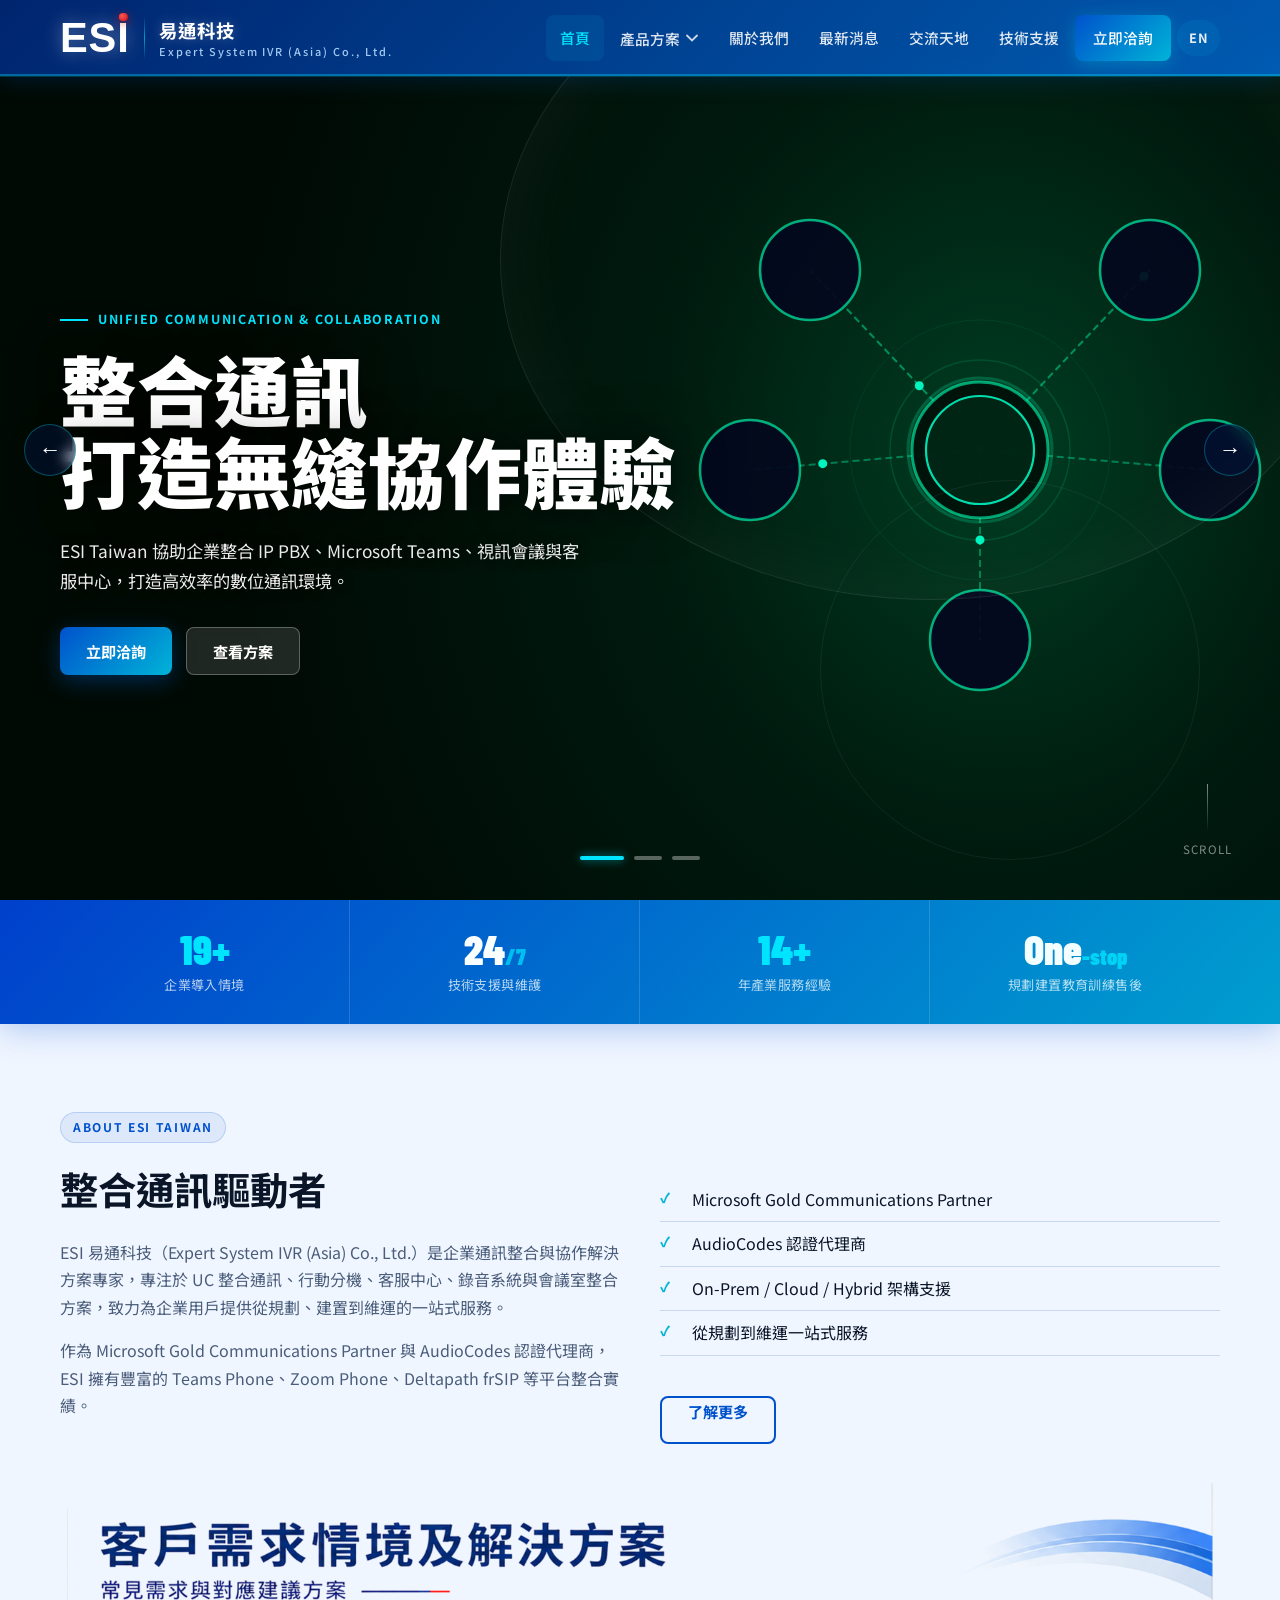
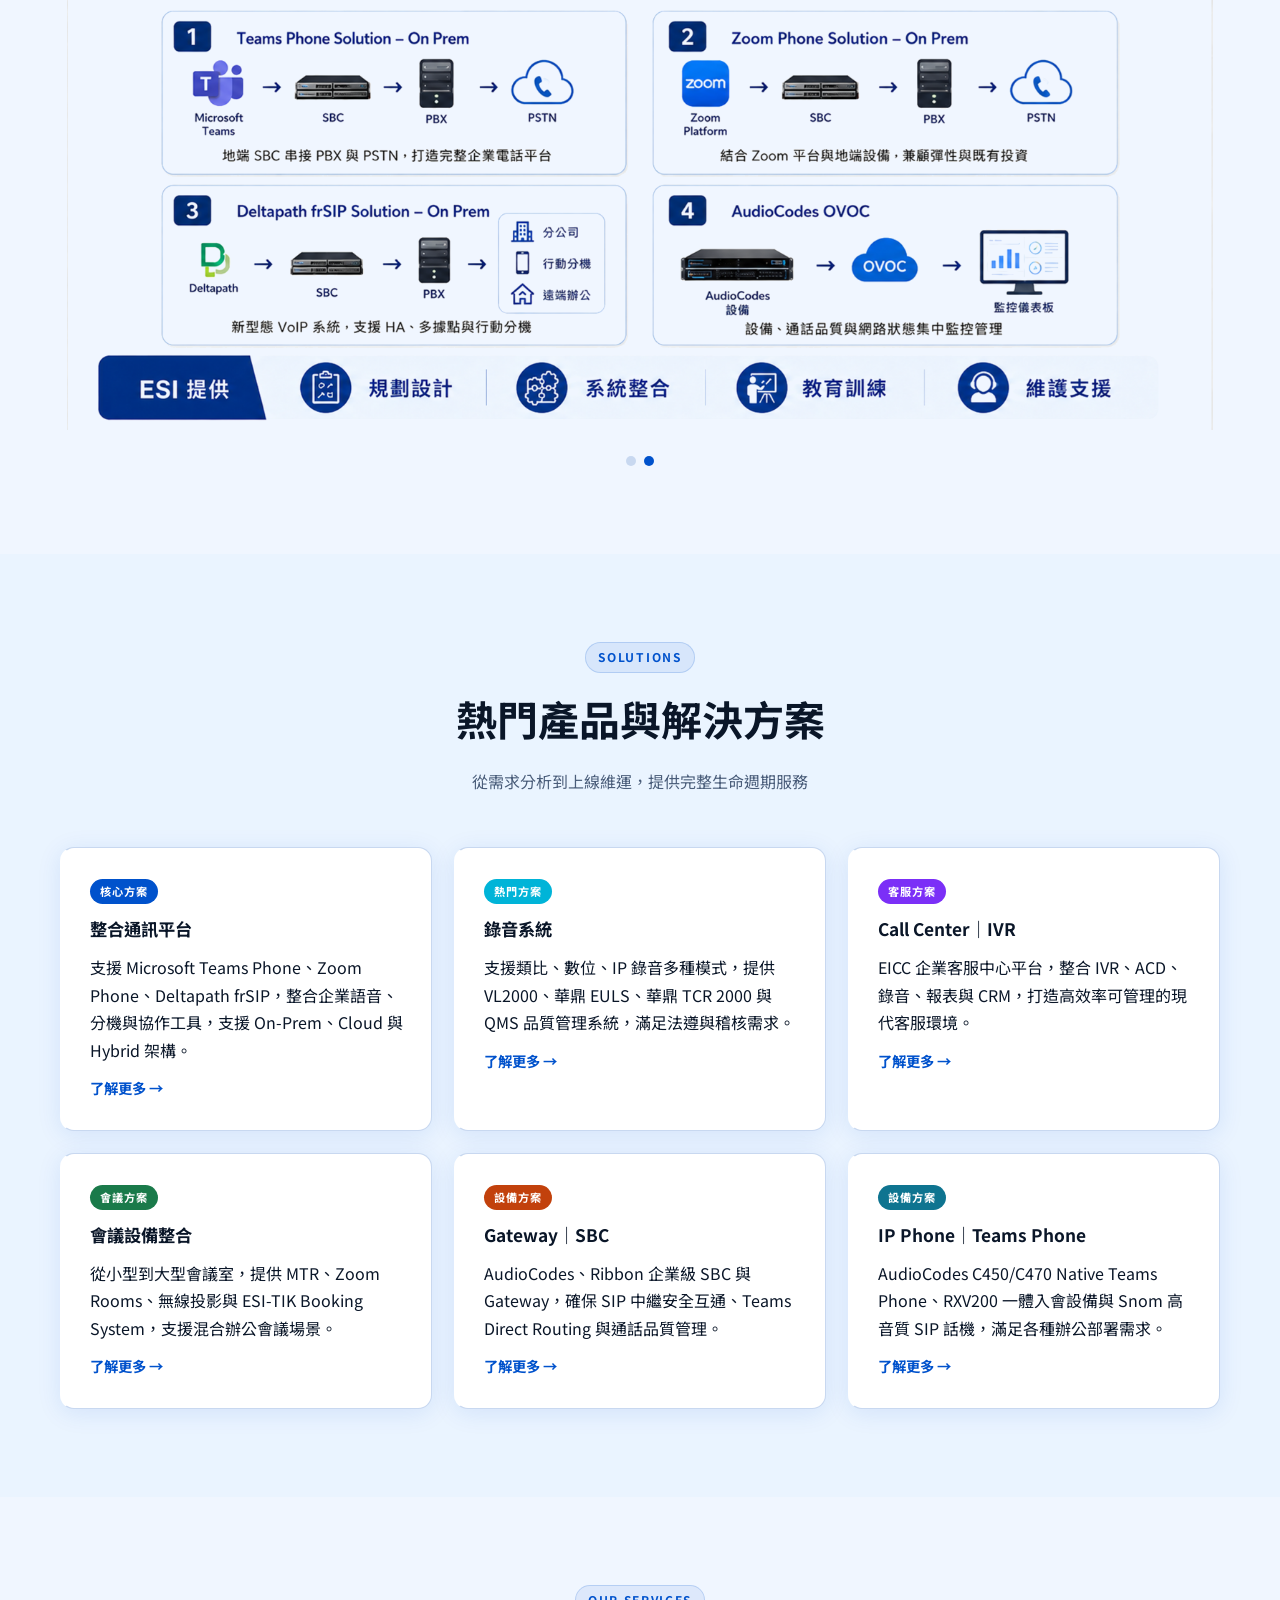
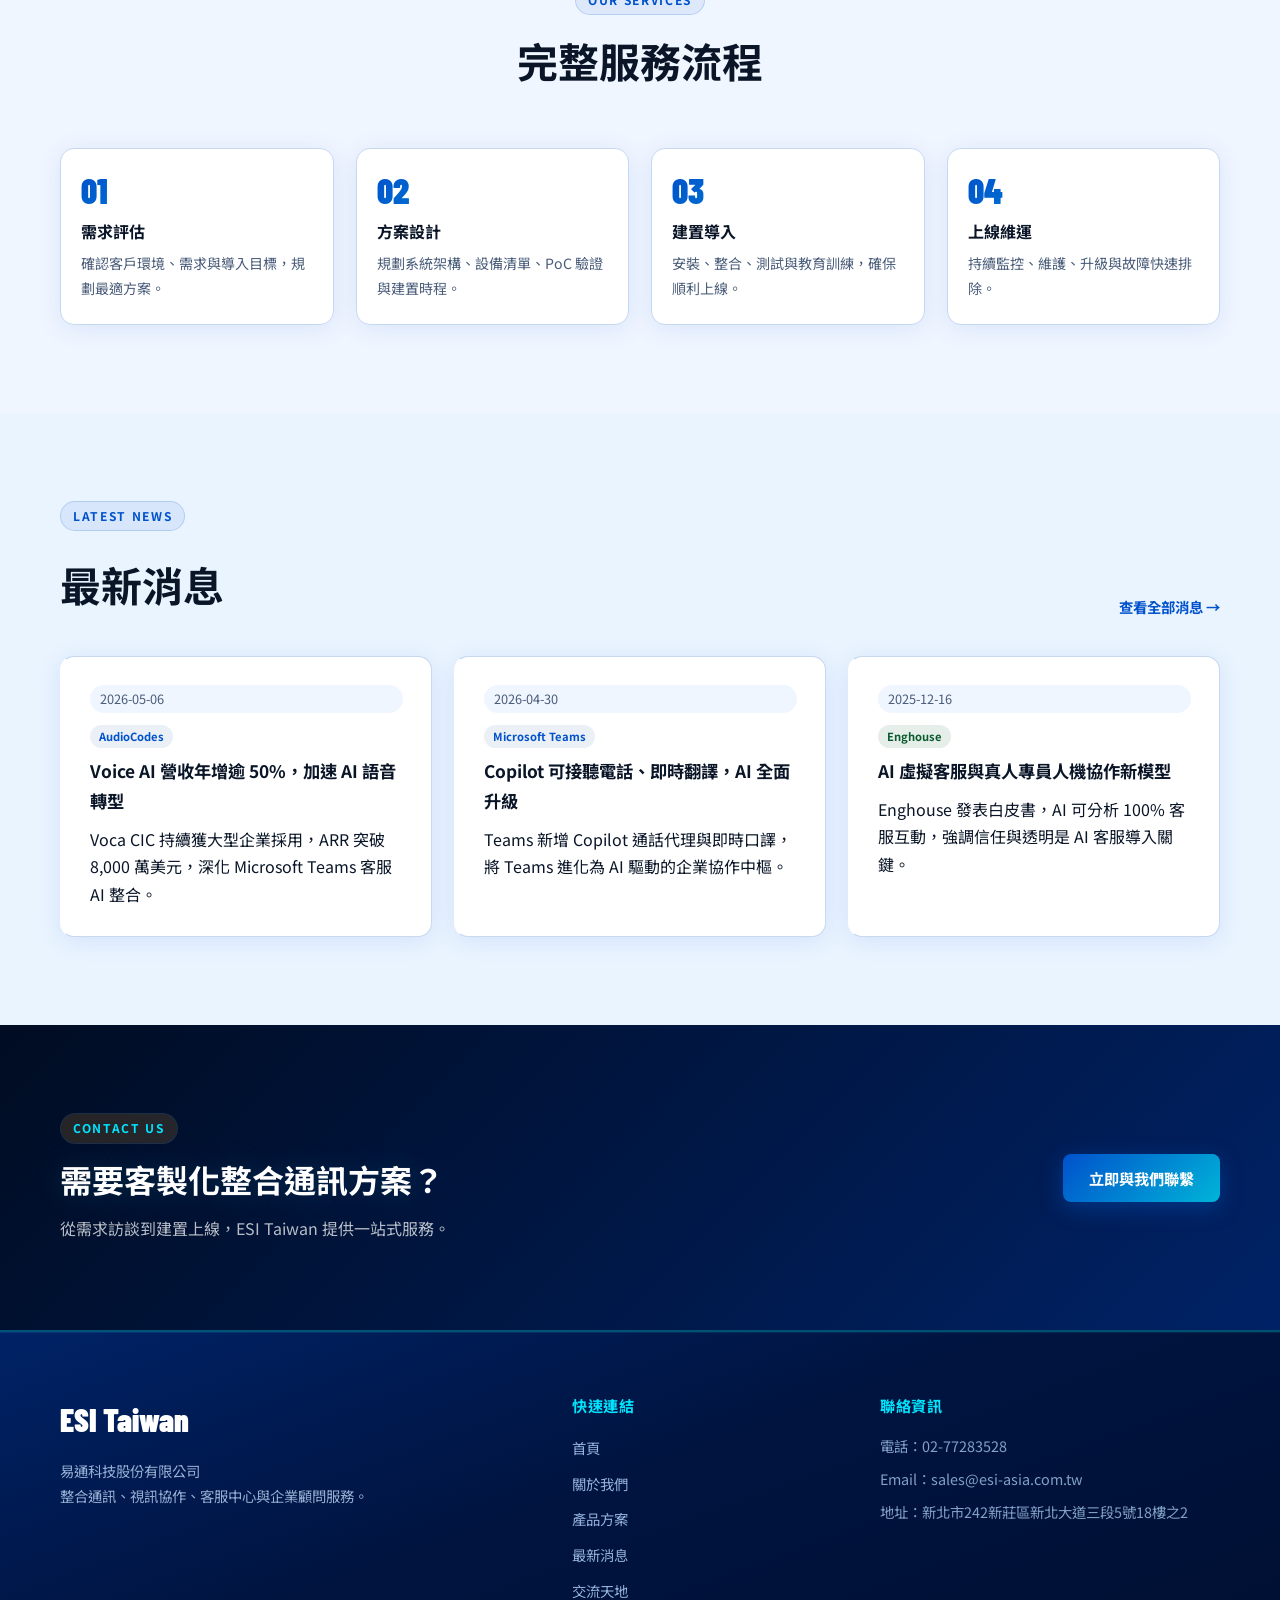
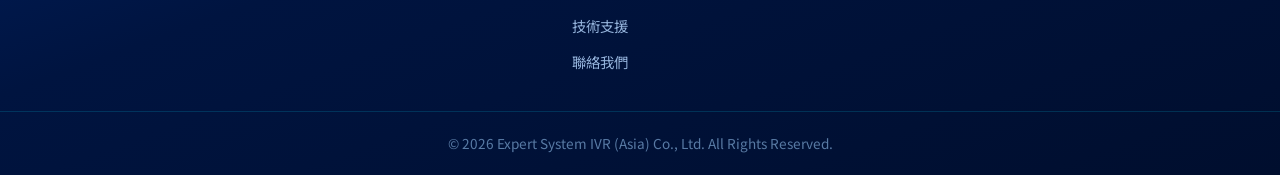
==== commit bef29199: "fix: 統一 7 頁 Deltapath frSIP 拼寫（Mega Menu 6 頁 + products.html 本文，修正 07-21 手動修正遺漏與大小寫錯誤）" ====
--- a/index.html
+++ b/index.html
@@ -54,7 +54,7 @@
             <h4 data-i18n="common.mega.uc">整合通訊</h4>
             <a href="products.html#uc">Microsoft Teams Phone</a>
             <a href="products.html#uc">Zoom Phone</a>
-            <a href="products.html#uc">Deltapath FreSIP</a>
+            <a href="products.html#uc">Deltapath frSIP</a>
             
           </div>
           <div class="mega-col">
